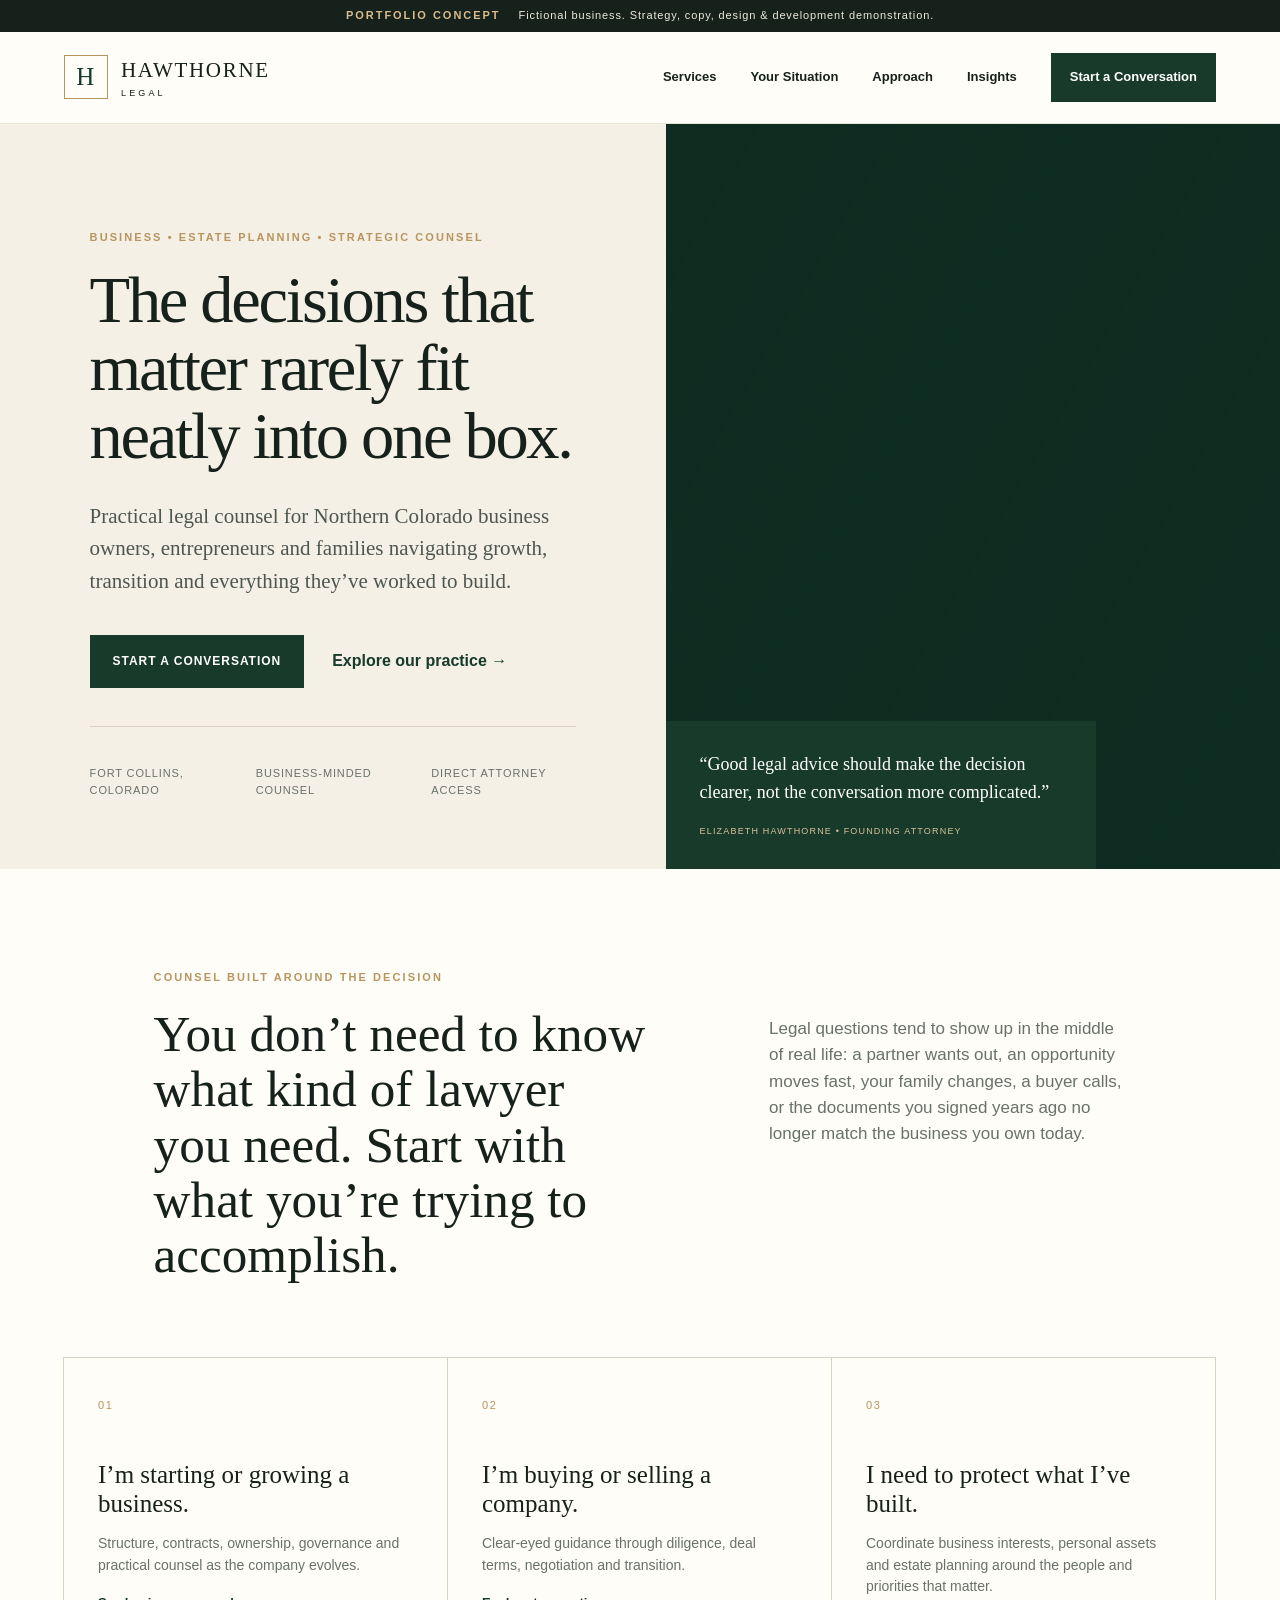
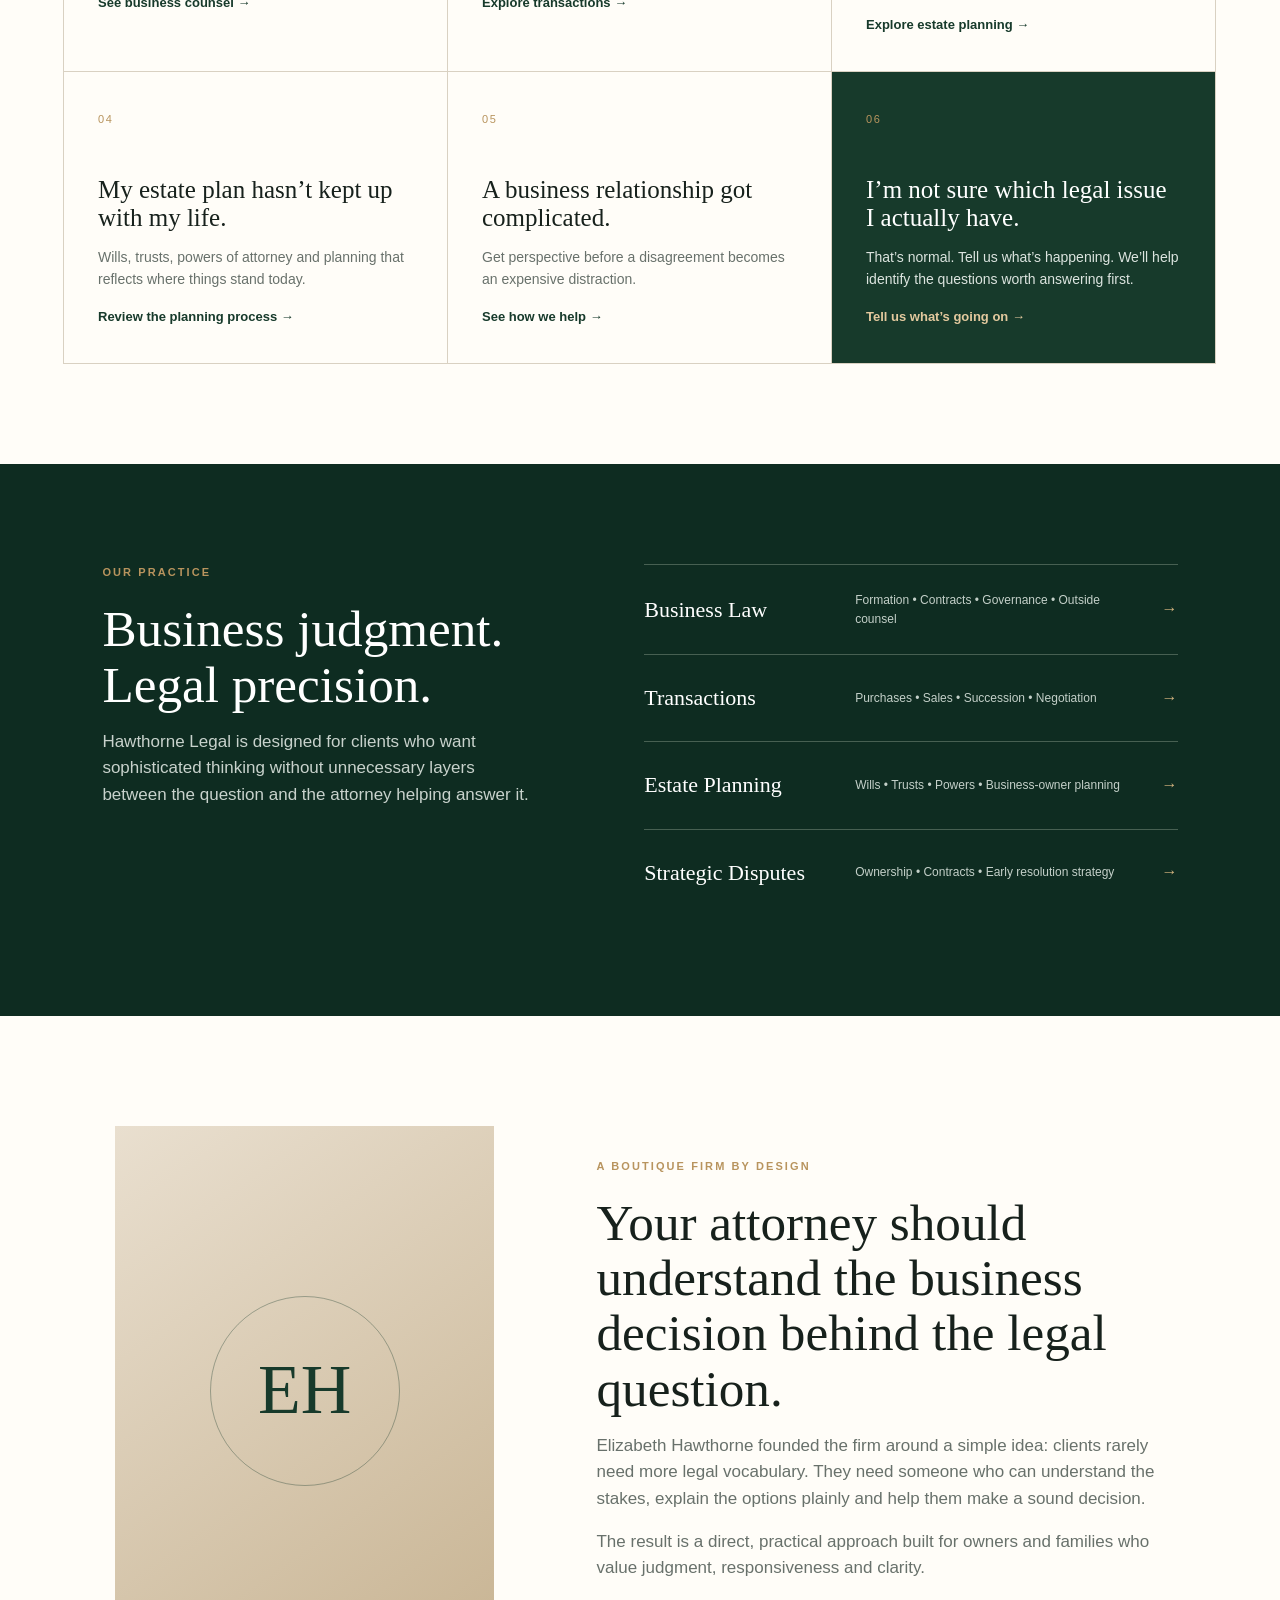
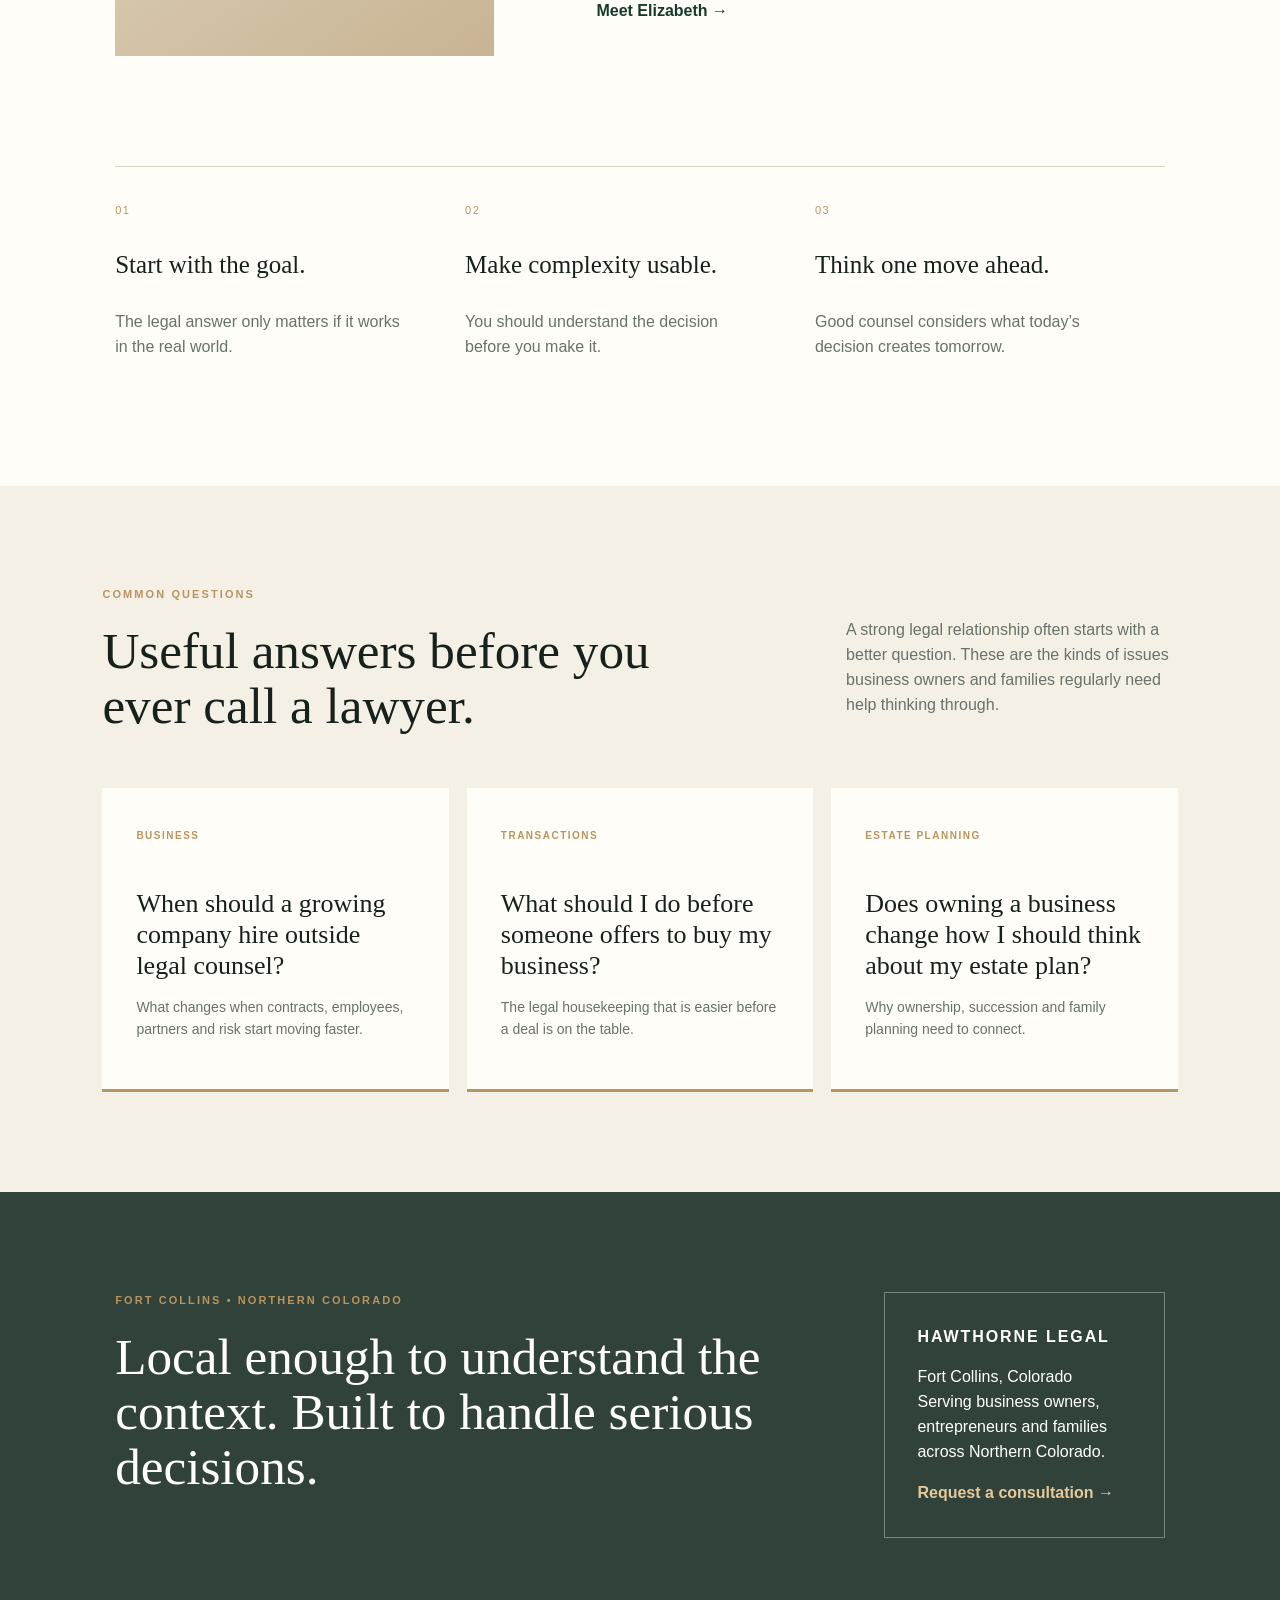
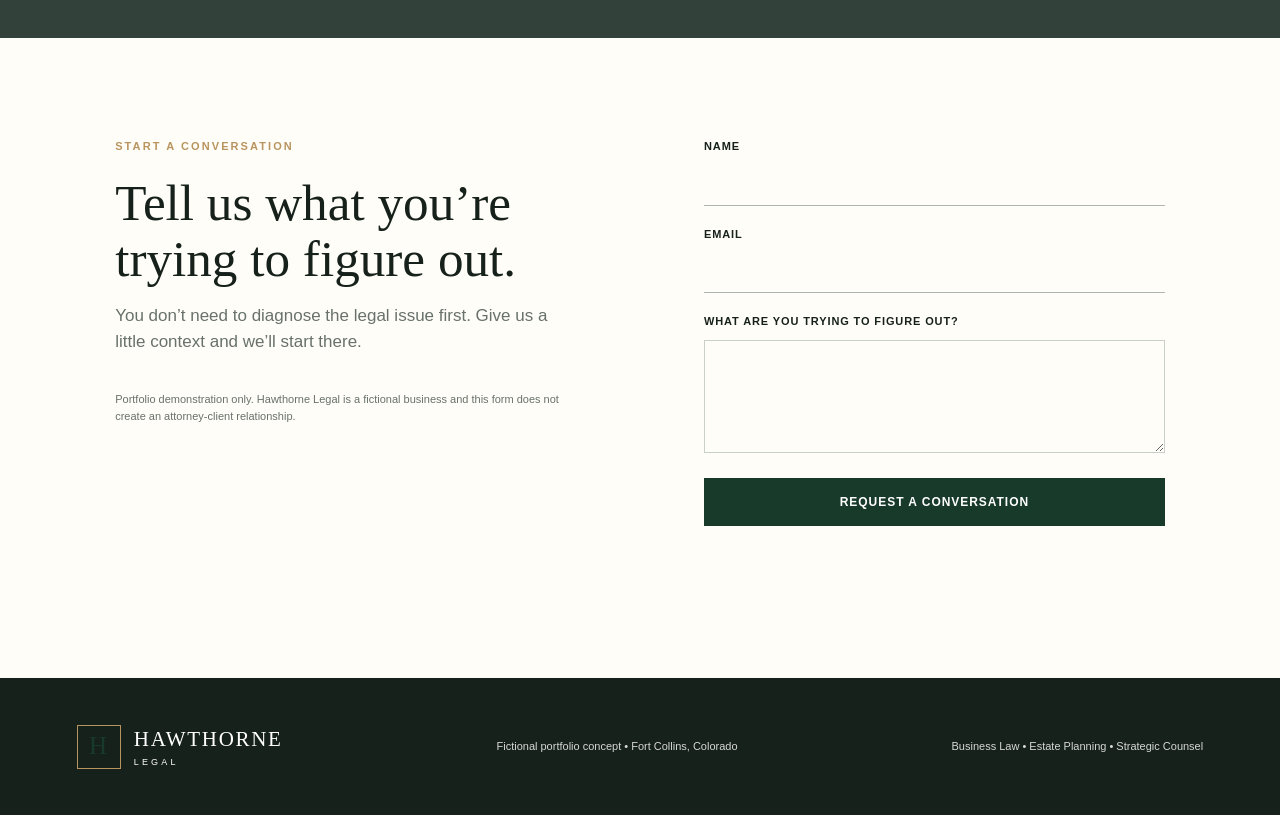
==== index.html @ 078f1573 "Add files via upload" ====
<!doctype html><html lang="en"><head><meta charset="utf-8"><meta name="viewport" content="width=device-width,initial-scale=1"><title>Hawthorne Legal | Business & Estate Planning Counsel in Fort Collins</title><meta name="description" content="Portfolio concept for a boutique Fort Collins law firm serving business owners, entrepreneurs and families with business law, estate planning and strategic counsel."><link rel="stylesheet" href="styles.css"><script type="application/ld+json">{"@context":"https://schema.org","@type":"LegalService","name":"Hawthorne Legal","description":"Fictional portfolio concept for a boutique business and estate planning law firm.","areaServed":"Northern Colorado","address":{"@type":"PostalAddress","addressLocality":"Fort Collins","addressRegion":"CO"}}</script></head><body>
<div class="concept"><b>PORTFOLIO CONCEPT</b><span>Fictional business. Strategy, copy, design & development demonstration.</span></div>
<header><a class="brand" href="index.html"><span class="mark">H</span><span>HAWTHORNE <small>LEGAL</small></span></a><button class="menu" aria-label="Menu">Menu</button><nav><a href="#services">Services</a><a href="#situations">Your Situation</a><a href="#approach">Approach</a><a href="#answers">Insights</a><a class="navcta" href="#contact">Start a Conversation</a></nav></header>
<main>
<section class="hero"><div class="hero-copy"><p class="eyebrow">BUSINESS • ESTATE PLANNING • STRATEGIC COUNSEL</p><h1>The decisions that matter rarely fit neatly into one box.</h1><p class="lede">Practical legal counsel for Northern Colorado business owners, entrepreneurs and families navigating growth, transition and everything they’ve worked to build.</p><div class="actions"><a class="btn" href="#contact">START A CONVERSATION</a><a class="textlink" href="#services">Explore our practice →</a></div><div class="micro"><span>Fort Collins, Colorado</span><span>Business-minded counsel</span><span>Direct attorney access</span></div></div><div class="hero-art"><div class="photo photo-main"></div><div class="quote">“Good legal advice should make the decision clearer, not the conversation more complicated.”<small>ELIZABETH HAWTHORNE • FOUNDING ATTORNEY</small></div></div></section>
<section class="intro"><p class="eyebrow">COUNSEL BUILT AROUND THE DECISION</p><h2>You don’t need to know what kind of lawyer you need. Start with what you’re trying to accomplish.</h2><p>Legal questions tend to show up in the middle of real life: a partner wants out, an opportunity moves fast, your family changes, a buyer calls, or the documents you signed years ago no longer match the business you own today.</p></section>
<section id="situations" class="situations"><article><span>01</span><h3>I’m starting or growing a business.</h3><p>Structure, contracts, ownership, governance and practical counsel as the company evolves.</p><a href="business-law.html">See business counsel →</a></article><article><span>02</span><h3>I’m buying or selling a company.</h3><p>Clear-eyed guidance through diligence, deal terms, negotiation and transition.</p><a href="business-law.html#transactions">Explore transactions →</a></article><article><span>03</span><h3>I need to protect what I’ve built.</h3><p>Coordinate business interests, personal assets and estate planning around the people and priorities that matter.</p><a href="estate-planning.html">Explore estate planning →</a></article><article><span>04</span><h3>My estate plan hasn’t kept up with my life.</h3><p>Wills, trusts, powers of attorney and planning that reflects where things stand today.</p><a href="estate-planning.html">Review the planning process →</a></article><article><span>05</span><h3>A business relationship got complicated.</h3><p>Get perspective before a disagreement becomes an expensive distraction.</p><a href="business-law.html#disputes">See how we help →</a></article><article class="dark"><span>06</span><h3>I’m not sure which legal issue I actually have.</h3><p>That’s normal. Tell us what’s happening. We’ll help identify the questions worth answering first.</p><a href="#contact">Tell us what’s going on →</a></article></section>
<section id="services" class="practice"><div><p class="eyebrow">OUR PRACTICE</p><h2>Business judgment. Legal precision.</h2><p>Hawthorne Legal is designed for clients who want sophisticated thinking without unnecessary layers between the question and the attorney helping answer it.</p></div><div class="practice-list"><a href="business-law.html"><b>Business Law</b><span>Formation • Contracts • Governance • Outside counsel</span><em>→</em></a><a href="business-law.html#transactions"><b>Transactions</b><span>Purchases • Sales • Succession • Negotiation</span><em>→</em></a><a href="estate-planning.html"><b>Estate Planning</b><span>Wills • Trusts • Powers • Business-owner planning</span><em>→</em></a><a href="business-law.html#disputes"><b>Strategic Disputes</b><span>Ownership • Contracts • Early resolution strategy</span><em>→</em></a></div></section>
<section id="approach" class="approach"><div class="portrait"><div class="monogram">EH</div></div><div><p class="eyebrow">A BOUTIQUE FIRM BY DESIGN</p><h2>Your attorney should understand the business decision behind the legal question.</h2><p>Elizabeth Hawthorne founded the firm around a simple idea: clients rarely need more legal vocabulary. They need someone who can understand the stakes, explain the options plainly and help them make a sound decision.</p><p>The result is a direct, practical approach built for owners and families who value judgment, responsiveness and clarity.</p><a class="textlink" href="about.html">Meet Elizabeth →</a></div></section>
<section class="principles"><div><small>01</small><h3>Start with the goal.</h3><p>The legal answer only matters if it works in the real world.</p></div><div><small>02</small><h3>Make complexity usable.</h3><p>You should understand the decision before you make it.</p></div><div><small>03</small><h3>Think one move ahead.</h3><p>Good counsel considers what today’s decision creates tomorrow.</p></div></section>
<section id="answers" class="answers"><div class="answer-head"><div><p class="eyebrow">COMMON QUESTIONS</p><h2>Useful answers before you ever call a lawyer.</h2></div><p>A strong legal relationship often starts with a better question. These are the kinds of issues business owners and families regularly need help thinking through.</p></div><div class="answer-grid"><a href="business-law.html"><span>BUSINESS</span><h3>When should a growing company hire outside legal counsel?</h3><p>What changes when contracts, employees, partners and risk start moving faster.</p></a><a href="business-law.html#transactions"><span>TRANSACTIONS</span><h3>What should I do before someone offers to buy my business?</h3><p>The legal housekeeping that is easier before a deal is on the table.</p></a><a href="estate-planning.html"><span>ESTATE PLANNING</span><h3>Does owning a business change how I should think about my estate plan?</h3><p>Why ownership, succession and family planning need to connect.</p></a></div></section>
<section class="local"><div><p class="eyebrow">FORT COLLINS • NORTHERN COLORADO</p><h2>Local enough to understand the context. Built to handle serious decisions.</h2></div><div class="local-card"><b>HAWTHORNE LEGAL</b><p>Fort Collins, Colorado<br>Serving business owners, entrepreneurs and families across Northern Colorado.</p><a href="#contact">Request a consultation →</a></div></section>
<section id="contact" class="contact"><div><p class="eyebrow">START A CONVERSATION</p><h2>Tell us what you’re trying to figure out.</h2><p>You don’t need to diagnose the legal issue first. Give us a little context and we’ll start there.</p><p class="fine">Portfolio demonstration only. Hawthorne Legal is a fictional business and this form does not create an attorney-client relationship.</p></div><form id="contactForm"><label>Name<input required name="name"></label><label>Email<input required type="email" name="email"></label><label>What are you trying to figure out?<textarea required name="message" rows="5"></textarea></label><button class="btn" type="submit">REQUEST A CONVERSATION</button><p id="formNote"></p></form></section>
</main><footer><a class="brand foot" href="index.html"><span class="mark">H</span><span>HAWTHORNE <small>LEGAL</small></span></a><p>Fictional portfolio concept • Fort Collins, Colorado</p><p>Business Law • Estate Planning • Strategic Counsel</p></footer><script src="script.js"></script></body></html>
---- styles.css ----
:root{--ink:#17211c;--forest:#173a2b;--forest2:#0e2c21;--ivory:#f5f0e6;--paper:#fffdf8;--brass:#b8945e;--line:#d9d1c2;--muted:#68716b}*{box-sizing:border-box}html{scroll-behavior:smooth}body{margin:0;font-family:Arial,Helvetica,sans-serif;color:var(--ink);background:var(--paper);line-height:1.55}.concept{height:32px;background:var(--ink);color:#eee9df;display:flex;align-items:center;justify-content:center;gap:18px;font-size:11px;letter-spacing:.08em}.concept b{color:#d9bd8e;letter-spacing:.18em}header{height:92px;padding:0 5vw;display:flex;align-items:center;justify-content:space-between;border-bottom:1px solid #e9e3d8;background:rgba(255,253,248,.97);position:sticky;top:0;z-index:20}.brand{display:flex;align-items:center;gap:13px;text-decoration:none;color:var(--ink);font-family:Georgia,serif;font-size:21px;letter-spacing:.08em}.brand small{display:block;font-family:Arial,sans-serif;font-size:9px;letter-spacing:.35em;margin-top:1px}.mark{width:44px;height:44px;border:1px solid var(--brass);display:grid;place-items:center;font-family:Georgia,serif;font-size:25px;color:var(--forest)}nav{display:flex;align-items:center;gap:34px}nav a{text-decoration:none;color:var(--ink);font-size:13px;font-weight:700}.navcta{padding:14px 19px;background:var(--forest);color:white!important}.menu{display:none}.hero{min-height:680px;display:grid;grid-template-columns:52% 48%;background:var(--ivory)}.hero-copy{padding:105px 7vw 70px}.eyebrow{font-size:11px;font-weight:800;letter-spacing:.19em;color:var(--brass);margin:0 0 20px}.hero h1,.inner-hero h1{font-family:Georgia,serif;font-weight:400;font-size:clamp(48px,5.2vw,82px);line-height:1.02;letter-spacing:-.035em;margin:0;max-width:850px}.lede{font-family:Georgia,serif;font-size:21px;line-height:1.55;max-width:650px;color:#4d5751;margin:30px 0}.actions{display:flex;align-items:center;gap:28px;margin:38px 0}.btn{display:inline-block;background:var(--forest);color:#fff;text-decoration:none;border:0;padding:17px 23px;font-weight:800;font-size:12px;letter-spacing:.08em;cursor:pointer}.textlink{color:var(--forest);font-weight:800;text-decoration:none}.micro{display:flex;gap:22px;padding-top:38px;border-top:1px solid #d8d0c2;font-size:11px;text-transform:uppercase;letter-spacing:.08em;color:#68716b}.hero-art{position:relative;min-height:680px;background:var(--forest2);overflow:hidden}.photo-main{position:absolute;inset:0;background:linear-gradient(120deg,rgba(15,43,32,.25),rgba(15,43,32,.1)),url('https://images.unsplash.com/photo-1497366811353-6870744d04b2?auto=format&fit=crop&w=1600&q=85') center/cover}.quote{position:absolute;left:0;bottom:0;width:70%;background:var(--forest);color:white;padding:30px 34px;font-family:Georgia,serif;font-size:18px}.quote small{display:block;margin-top:18px;font-family:Arial,sans-serif;font-size:9px;letter-spacing:.13em;color:#d6c19b}.intro{padding:100px 12vw 75px;display:grid;grid-template-columns:1.4fr 1fr;column-gap:9vw}.intro .eyebrow{grid-column:1/-1}.intro h2,.practice h2,.approach h2,.answer-head h2,.local h2,.contact h2,.content-grid h2,.inner-band h2,.cta-band h2{font-family:Georgia,serif;font-size:clamp(35px,4vw,58px);font-weight:400;line-height:1.08;margin:0}.intro>p:last-child{font-size:17px;color:var(--muted);margin:10px 0}.situations{display:grid;grid-template-columns:repeat(3,1fr);padding:0 5vw 100px}.situations article{min-height:285px;border:1px solid var(--line);padding:34px;margin:-1px 0 0 -1px}.situations span,.principles small{color:var(--brass);font-size:11px;letter-spacing:.14em}.situations h3{font-family:Georgia,serif;font-size:25px;font-weight:400;line-height:1.15;margin:45px 0 12px}.situations p{color:var(--muted);font-size:14px}.situations a{color:var(--forest);font-weight:800;font-size:13px;text-decoration:none}.situations .dark{background:var(--forest);color:white}.situations .dark p{color:#dce4df}.situations .dark a{color:#e3c99e}.practice{background:var(--forest2);color:white;padding:100px 8vw;display:grid;grid-template-columns:1fr 1.25fr;gap:9vw}.practice>div:first-child>p:last-child{color:#c8d2cc;font-size:17px}.practice-list a{display:grid;grid-template-columns:1fr 1.5fr auto;gap:20px;align-items:center;border-top:1px solid #476052;padding:26px 0;text-decoration:none;color:white}.practice-list b{font-family:Georgia,serif;font-size:22px;font-weight:400}.practice-list span{font-size:12px;color:#c4d0c9}.practice-list em{font-style:normal;color:#d3b37f}.approach{padding:110px 9vw;display:grid;grid-template-columns:.8fr 1.2fr;gap:8vw;align-items:center}.portrait{min-height:530px;background:linear-gradient(145deg,#e9dfcf,#c8b493);display:grid;place-items:center}.monogram{width:190px;height:190px;border:1px solid rgba(23,58,43,.35);border-radius:50%;display:grid;place-items:center;font-family:Georgia,serif;font-size:70px;color:var(--forest)}.approach p:not(.eyebrow){font-size:17px;color:var(--muted);max-width:680px}.principles{display:grid;grid-template-columns:repeat(3,1fr);padding:0 9vw 110px}.principles div{border-top:1px solid var(--line);padding:30px 40px 0 0}.principles h3{font-family:Georgia,serif;font-size:25px;font-weight:400}.principles p{color:var(--muted);max-width:300px}.answers{background:var(--ivory);padding:100px 8vw}.answer-head{display:grid;grid-template-columns:1.3fr .7fr;gap:10vw;align-items:end;margin-bottom:55px}.answer-head>p{color:var(--muted)}.answer-grid{display:grid;grid-template-columns:repeat(3,1fr);gap:18px}.answer-grid a{background:var(--paper);padding:34px;text-decoration:none;color:var(--ink);min-height:300px;border-bottom:3px solid var(--brass)}.answer-grid span{font-size:10px;color:var(--brass);font-weight:800;letter-spacing:.15em}.answer-grid h3{font-family:Georgia,serif;font-size:26px;font-weight:400;line-height:1.18;margin:42px 0 16px}.answer-grid p{font-size:14px;color:var(--muted)}.local{padding:100px 9vw;background:linear-gradient(rgba(16,35,27,.86),rgba(16,35,27,.86)),url('https://images.unsplash.com/photo-1500534314209-a25ddb2bd4297?auto=format&fit=crop&w=1800&q=80') center/cover;color:white;display:grid;grid-template-columns:1.4fr .6fr;gap:9vw}.local-card{border:1px solid rgba(255,255,255,.35);padding:32px}.local-card b{letter-spacing:.12em}.local-card a{color:#e6c99b;font-weight:800;text-decoration:none}.contact{padding:100px 9vw;display:grid;grid-template-columns:1fr 1fr;gap:10vw}.contact>div>p:not(.eyebrow){color:var(--muted);font-size:17px}.fine{font-size:11px!important;margin-top:35px}form{display:grid;gap:20px}label{font-size:11px;font-weight:800;letter-spacing:.08em;text-transform:uppercase}input,textarea{width:100%;border:0;border-bottom:1px solid #aeb5b0;background:transparent;padding:13px 2px;font:inherit;outline:none;margin-top:6px}textarea{border:1px solid #c9cfc9;padding:13px;margin-top:10px}footer{background:var(--ink);color:#d6d9d6;padding:45px 6vw;display:flex;justify-content:space-between;align-items:center;font-size:11px}.foot{color:white}.inner{min-height:70vh}.inner-hero{padding:110px 9vw 90px;background:var(--ivory)}.inner-hero p:last-child{font-family:Georgia,serif;font-size:20px;color:var(--muted);max-width:750px}.content-grid{padding:90px 10vw;display:grid;grid-template-columns:1.3fr .7fr;gap:10vw}.content-grid>div:first-child p{font-size:17px;color:var(--muted)}.sidecard{background:var(--forest);color:white;padding:35px}.sidecard b{font-family:Georgia,serif;font-size:24px;font-weight:400}.sidecard p{line-height:2;color:#d5ddd8}.inner-band{background:var(--forest2);color:white;padding:90px 15vw}.inner-band p:last-child{font-size:18px;color:#c8d2cc;max-width:800px}.cta-band{padding:75px 10vw;display:flex;justify-content:space-between;align-items:center;background:#e9dfcf}.cta-band h2{font-size:40px}@media(max-width:850px){header{height:78px}.menu{display:block;background:none;border:0;font-weight:700}nav{display:none;position:absolute;top:78px;left:0;right:0;background:var(--paper);padding:25px;flex-direction:column;align-items:flex-start;border-bottom:1px solid var(--line)}nav.open{display:flex}.hero{grid-template-columns:1fr}.hero-copy{padding:70px 7vw}.hero-art{min-height:520px}.micro{flex-wrap:wrap}.intro,.practice,.approach,.answer-head,.local,.contact,.content-grid{grid-template-columns:1fr}.situations,.principles,.answer-grid{grid-template-columns:1fr}.situations{padding:0 5vw 70px}.principles{gap:35px}.approach{padding:75px 7vw}.portrait{min-height:360px}.practice-list a{grid-template-columns:1fr auto}.practice-list span{grid-column:1/-1}.local{padding:75px 7vw}.contact{padding:75px 7vw}.concept span{display:none}footer{flex-direction:column;gap:18px;align-items:flex-start}.cta-band{flex-direction:column;align-items:flex-start;gap:25px}.inner-hero{padding:75px 7vw}.hero h1,.inner-hero h1{font-size:48px}}
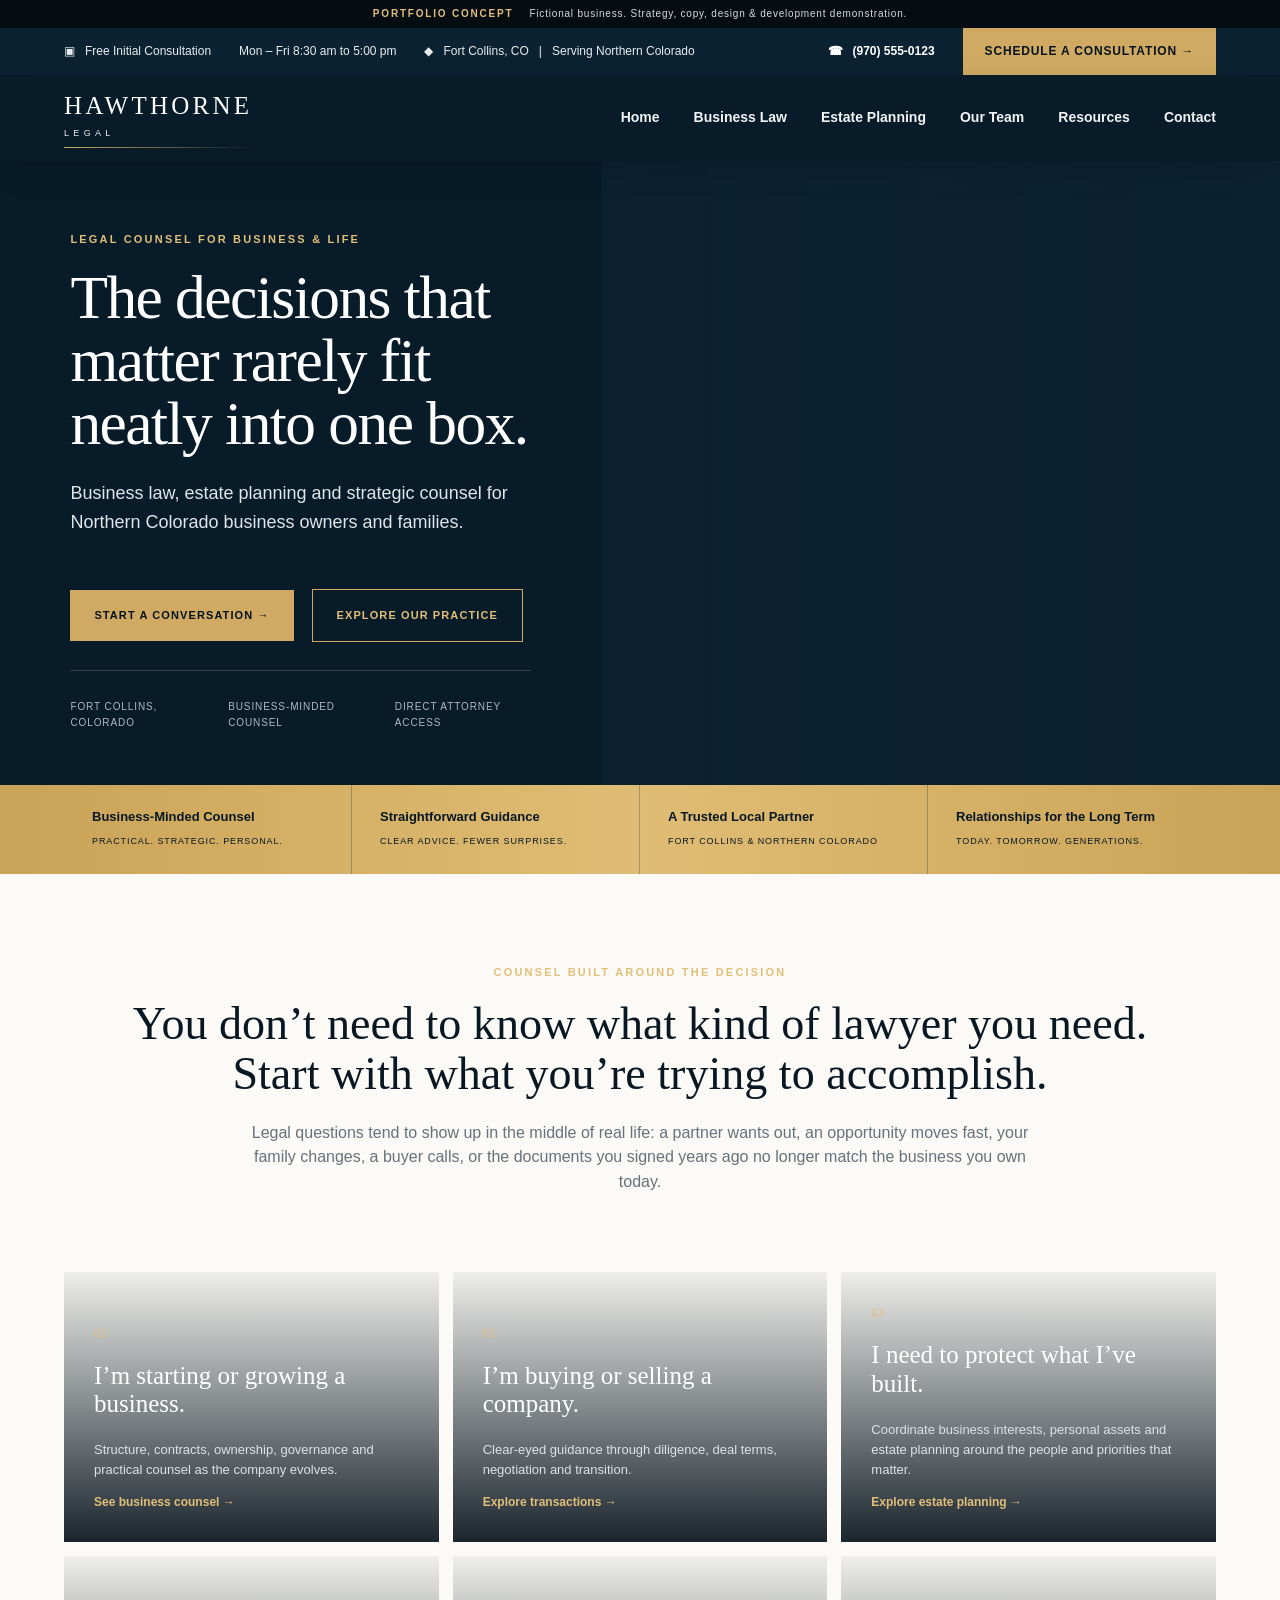
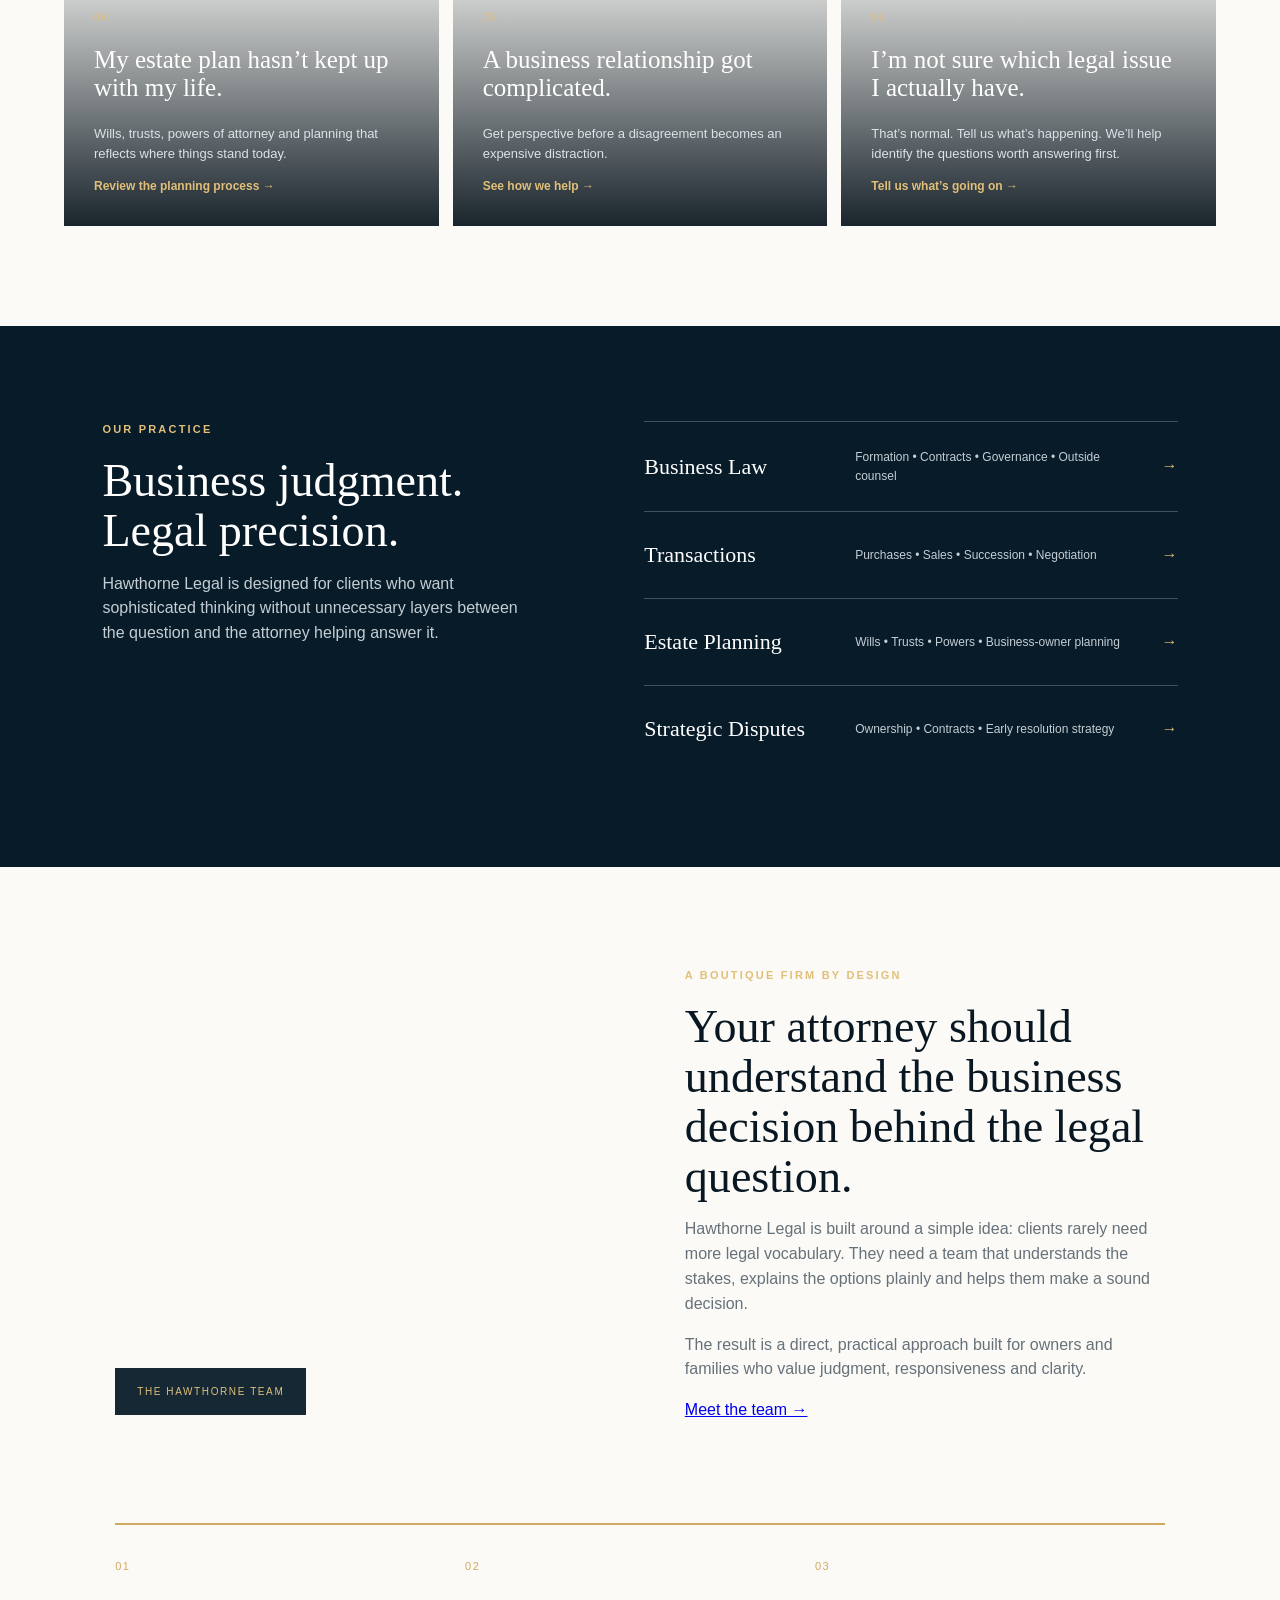
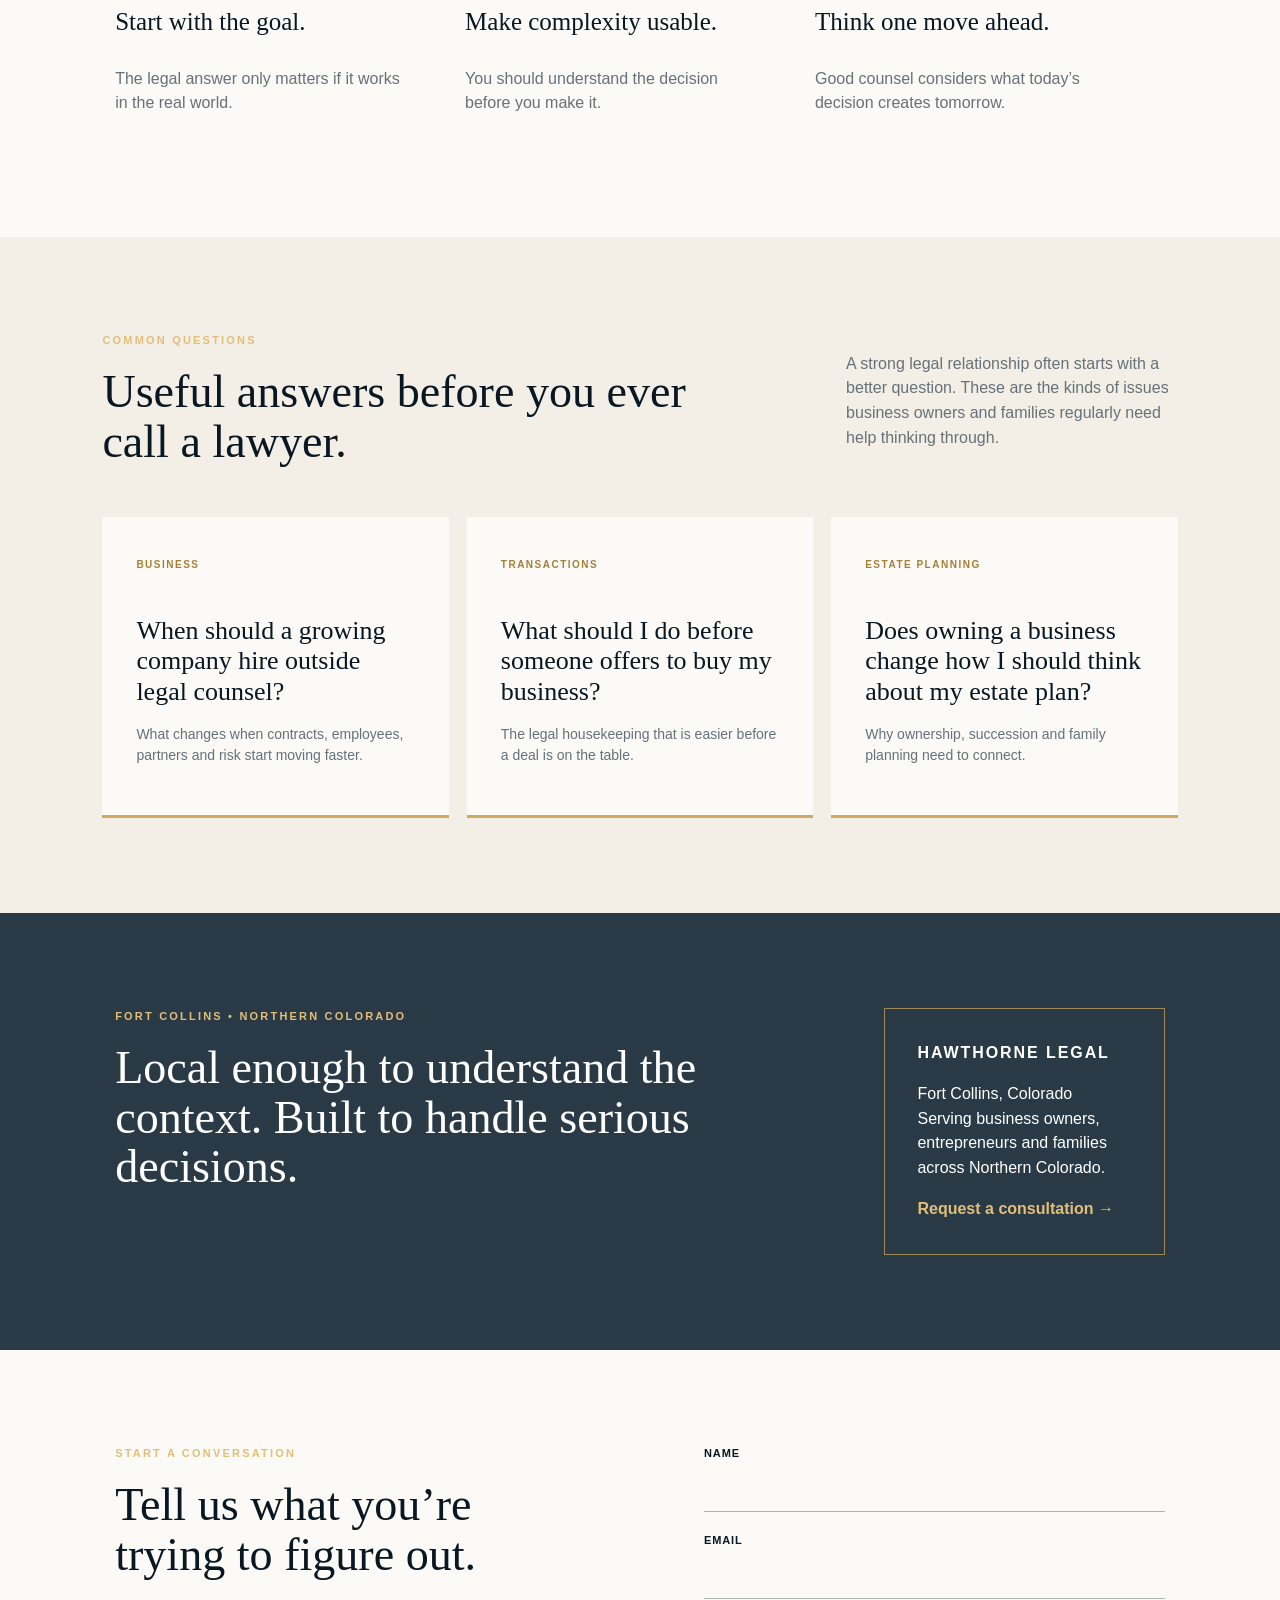
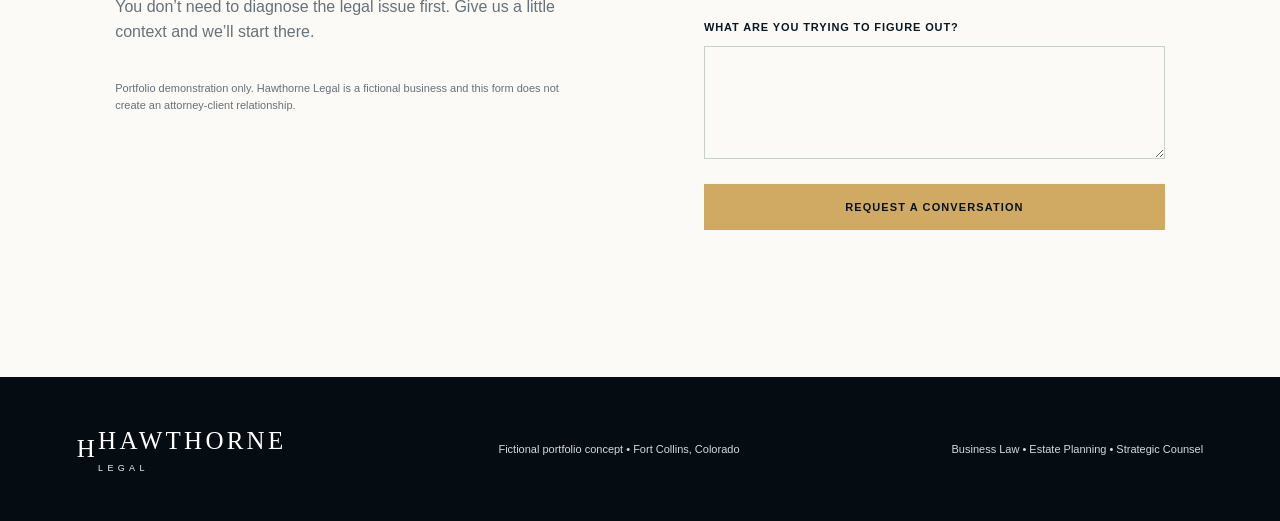
==== commit 8cb95ed6: "Add files via upload" ====
--- a/index.html
+++ b/index.html
@@ -1,12 +1,14 @@
 <!doctype html><html lang="en"><head><meta charset="utf-8"><meta name="viewport" content="width=device-width,initial-scale=1"><title>Hawthorne Legal | Business & Estate Planning Counsel in Fort Collins</title><meta name="description" content="Portfolio concept for a boutique Fort Collins law firm serving business owners, entrepreneurs and families with business law, estate planning and strategic counsel."><link rel="stylesheet" href="styles.css"><script type="application/ld+json">{"@context":"https://schema.org","@type":"LegalService","name":"Hawthorne Legal","description":"Fictional portfolio concept for a boutique business and estate planning law firm.","areaServed":"Northern Colorado","address":{"@type":"PostalAddress","addressLocality":"Fort Collins","addressRegion":"CO"}}</script></head><body>
 <div class="concept"><b>PORTFOLIO CONCEPT</b><span>Fictional business. Strategy, copy, design & development demonstration.</span></div>
-<header><a class="brand" href="index.html"><span class="mark">H</span><span>HAWTHORNE <small>LEGAL</small></span></a><button class="menu" aria-label="Menu">Menu</button><nav><a href="#services">Services</a><a href="#situations">Your Situation</a><a href="#approach">Approach</a><a href="#answers">Insights</a><a class="navcta" href="#contact">Start a Conversation</a></nav></header>
+<div class="utility"><div class="u-left"><span>▣ &nbsp; Free Initial Consultation</span><span>Mon – Fri 8:30 am to 5:00 pm</span><span>◆ &nbsp; Fort Collins, CO &nbsp; | &nbsp; Serving Northern Colorado</span></div><div class="u-right"><strong>☎ &nbsp; (970) 555-0123</strong><a class="consult" href="#contact">SCHEDULE A CONSULTATION →</a></div></div>
+<header><a class="brand" href="index.html"><span class="brandword">HAWTHORNE <small>LEGAL</small></span></a><button class="menu" aria-label="Menu">Menu</button><nav><a href="index.html">Home</a><a href="business-law.html">Business Law</a><a href="estate-planning.html">Estate Planning</a><a href="about.html">Our Team</a><a href="#answers">Resources</a><a href="#contact">Contact</a></nav></header>
 <main>
-<section class="hero"><div class="hero-copy"><p class="eyebrow">BUSINESS • ESTATE PLANNING • STRATEGIC COUNSEL</p><h1>The decisions that matter rarely fit neatly into one box.</h1><p class="lede">Practical legal counsel for Northern Colorado business owners, entrepreneurs and families navigating growth, transition and everything they’ve worked to build.</p><div class="actions"><a class="btn" href="#contact">START A CONVERSATION</a><a class="textlink" href="#services">Explore our practice →</a></div><div class="micro"><span>Fort Collins, Colorado</span><span>Business-minded counsel</span><span>Direct attorney access</span></div></div><div class="hero-art"><div class="photo photo-main"></div><div class="quote">“Good legal advice should make the decision clearer, not the conversation more complicated.”<small>ELIZABETH HAWTHORNE • FOUNDING ATTORNEY</small></div></div></section>
+<section class="hero"><div class="hero-copy"><p class="eyebrow">LEGAL COUNSEL FOR BUSINESS & LIFE</p><h1>The decisions that matter rarely fit neatly into one box.</h1><p class="lede">Business law, estate planning and strategic counsel for Northern Colorado business owners and families.</p><div class="actions"><a class="btn" href="#contact">START A CONVERSATION →</a><a class="btn outline" href="#services">EXPLORE OUR PRACTICE</a></div><div class="micro"><span>Fort Collins, Colorado</span><span>Business-minded counsel</span><span>Direct attorney access</span></div></div><div class="hero-art"><div class="photo photo-main"></div></div></section>
+<section class="trustbar"><div><b>Business-Minded Counsel</b><small>Practical. Strategic. Personal.</small></div><div><b>Straightforward Guidance</b><small>Clear advice. Fewer surprises.</small></div><div><b>A Trusted Local Partner</b><small>Fort Collins & Northern Colorado</small></div><div><b>Relationships for the Long Term</b><small>Today. Tomorrow. Generations.</small></div></section>
 <section class="intro"><p class="eyebrow">COUNSEL BUILT AROUND THE DECISION</p><h2>You don’t need to know what kind of lawyer you need. Start with what you’re trying to accomplish.</h2><p>Legal questions tend to show up in the middle of real life: a partner wants out, an opportunity moves fast, your family changes, a buyer calls, or the documents you signed years ago no longer match the business you own today.</p></section>
 <section id="situations" class="situations"><article><span>01</span><h3>I’m starting or growing a business.</h3><p>Structure, contracts, ownership, governance and practical counsel as the company evolves.</p><a href="business-law.html">See business counsel →</a></article><article><span>02</span><h3>I’m buying or selling a company.</h3><p>Clear-eyed guidance through diligence, deal terms, negotiation and transition.</p><a href="business-law.html#transactions">Explore transactions →</a></article><article><span>03</span><h3>I need to protect what I’ve built.</h3><p>Coordinate business interests, personal assets and estate planning around the people and priorities that matter.</p><a href="estate-planning.html">Explore estate planning →</a></article><article><span>04</span><h3>My estate plan hasn’t kept up with my life.</h3><p>Wills, trusts, powers of attorney and planning that reflects where things stand today.</p><a href="estate-planning.html">Review the planning process →</a></article><article><span>05</span><h3>A business relationship got complicated.</h3><p>Get perspective before a disagreement becomes an expensive distraction.</p><a href="business-law.html#disputes">See how we help →</a></article><article class="dark"><span>06</span><h3>I’m not sure which legal issue I actually have.</h3><p>That’s normal. Tell us what’s happening. We’ll help identify the questions worth answering first.</p><a href="#contact">Tell us what’s going on →</a></article></section>
 <section id="services" class="practice"><div><p class="eyebrow">OUR PRACTICE</p><h2>Business judgment. Legal precision.</h2><p>Hawthorne Legal is designed for clients who want sophisticated thinking without unnecessary layers between the question and the attorney helping answer it.</p></div><div class="practice-list"><a href="business-law.html"><b>Business Law</b><span>Formation • Contracts • Governance • Outside counsel</span><em>→</em></a><a href="business-law.html#transactions"><b>Transactions</b><span>Purchases • Sales • Succession • Negotiation</span><em>→</em></a><a href="estate-planning.html"><b>Estate Planning</b><span>Wills • Trusts • Powers • Business-owner planning</span><em>→</em></a><a href="business-law.html#disputes"><b>Strategic Disputes</b><span>Ownership • Contracts • Early resolution strategy</span><em>→</em></a></div></section>
-<section id="approach" class="approach"><div class="portrait"><div class="monogram">EH</div></div><div><p class="eyebrow">A BOUTIQUE FIRM BY DESIGN</p><h2>Your attorney should understand the business decision behind the legal question.</h2><p>Elizabeth Hawthorne founded the firm around a simple idea: clients rarely need more legal vocabulary. They need someone who can understand the stakes, explain the options plainly and help them make a sound decision.</p><p>The result is a direct, practical approach built for owners and families who value judgment, responsiveness and clarity.</p><a class="textlink" href="about.html">Meet Elizabeth →</a></div></section>
+<section id="approach" class="approach"><div class="portrait"></div><div><p class="eyebrow">A BOUTIQUE FIRM BY DESIGN</p><h2>Your attorney should understand the business decision behind the legal question.</h2><p>Hawthorne Legal is built around a simple idea: clients rarely need more legal vocabulary. They need a team that understands the stakes, explains the options plainly and helps them make a sound decision.</p><p>The result is a direct, practical approach built for owners and families who value judgment, responsiveness and clarity.</p><a class="textlink" href="about.html">Meet the team →</a></div></section>
 <section class="principles"><div><small>01</small><h3>Start with the goal.</h3><p>The legal answer only matters if it works in the real world.</p></div><div><small>02</small><h3>Make complexity usable.</h3><p>You should understand the decision before you make it.</p></div><div><small>03</small><h3>Think one move ahead.</h3><p>Good counsel considers what today’s decision creates tomorrow.</p></div></section>
 <section id="answers" class="answers"><div class="answer-head"><div><p class="eyebrow">COMMON QUESTIONS</p><h2>Useful answers before you ever call a lawyer.</h2></div><p>A strong legal relationship often starts with a better question. These are the kinds of issues business owners and families regularly need help thinking through.</p></div><div class="answer-grid"><a href="business-law.html"><span>BUSINESS</span><h3>When should a growing company hire outside legal counsel?</h3><p>What changes when contracts, employees, partners and risk start moving faster.</p></a><a href="business-law.html#transactions"><span>TRANSACTIONS</span><h3>What should I do before someone offers to buy my business?</h3><p>The legal housekeeping that is easier before a deal is on the table.</p></a><a href="estate-planning.html"><span>ESTATE PLANNING</span><h3>Does owning a business change how I should think about my estate plan?</h3><p>Why ownership, succession and family planning need to connect.</p></a></div></section>
 <section class="local"><div><p class="eyebrow">FORT COLLINS • NORTHERN COLORADO</p><h2>Local enough to understand the context. Built to handle serious decisions.</h2></div><div class="local-card"><b>HAWTHORNE LEGAL</b><p>Fort Collins, Colorado<br>Serving business owners, entrepreneurs and families across Northern Colorado.</p><a href="#contact">Request a consultation →</a></div></section>
--- a/styles.css
+++ b/styles.css
@@ -1 +1 @@
-:root{--ink:#17211c;--forest:#173a2b;--forest2:#0e2c21;--ivory:#f5f0e6;--paper:#fffdf8;--brass:#b8945e;--line:#d9d1c2;--muted:#68716b}*{box-sizing:border-box}html{scroll-behavior:smooth}body{margin:0;font-family:Arial,Helvetica,sans-serif;color:var(--ink);background:var(--paper);line-height:1.55}.concept{height:32px;background:var(--ink);color:#eee9df;display:flex;align-items:center;justify-content:center;gap:18px;font-size:11px;letter-spacing:.08em}.concept b{color:#d9bd8e;letter-spacing:.18em}header{height:92px;padding:0 5vw;display:flex;align-items:center;justify-content:space-between;border-bottom:1px solid #e9e3d8;background:rgba(255,253,248,.97);position:sticky;top:0;z-index:20}.brand{display:flex;align-items:center;gap:13px;text-decoration:none;color:var(--ink);font-family:Georgia,serif;font-size:21px;letter-spacing:.08em}.brand small{display:block;font-family:Arial,sans-serif;font-size:9px;letter-spacing:.35em;margin-top:1px}.mark{width:44px;height:44px;border:1px solid var(--brass);display:grid;place-items:center;font-family:Georgia,serif;font-size:25px;color:var(--forest)}nav{display:flex;align-items:center;gap:34px}nav a{text-decoration:none;color:var(--ink);font-size:13px;font-weight:700}.navcta{padding:14px 19px;background:var(--forest);color:white!important}.menu{display:none}.hero{min-height:680px;display:grid;grid-template-columns:52% 48%;background:var(--ivory)}.hero-copy{padding:105px 7vw 70px}.eyebrow{font-size:11px;font-weight:800;letter-spacing:.19em;color:var(--brass);margin:0 0 20px}.hero h1,.inner-hero h1{font-family:Georgia,serif;font-weight:400;font-size:clamp(48px,5.2vw,82px);line-height:1.02;letter-spacing:-.035em;margin:0;max-width:850px}.lede{font-family:Georgia,serif;font-size:21px;line-height:1.55;max-width:650px;color:#4d5751;margin:30px 0}.actions{display:flex;align-items:center;gap:28px;margin:38px 0}.btn{display:inline-block;background:var(--forest);color:#fff;text-decoration:none;border:0;padding:17px 23px;font-weight:800;font-size:12px;letter-spacing:.08em;cursor:pointer}.textlink{color:var(--forest);font-weight:800;text-decoration:none}.micro{display:flex;gap:22px;padding-top:38px;border-top:1px solid #d8d0c2;font-size:11px;text-transform:uppercase;letter-spacing:.08em;color:#68716b}.hero-art{position:relative;min-height:680px;background:var(--forest2);overflow:hidden}.photo-main{position:absolute;inset:0;background:linear-gradient(120deg,rgba(15,43,32,.25),rgba(15,43,32,.1)),url('https://images.unsplash.com/photo-1497366811353-6870744d04b2?auto=format&fit=crop&w=1600&q=85') center/cover}.quote{position:absolute;left:0;bottom:0;width:70%;background:var(--forest);color:white;padding:30px 34px;font-family:Georgia,serif;font-size:18px}.quote small{display:block;margin-top:18px;font-family:Arial,sans-serif;font-size:9px;letter-spacing:.13em;color:#d6c19b}.intro{padding:100px 12vw 75px;display:grid;grid-template-columns:1.4fr 1fr;column-gap:9vw}.intro .eyebrow{grid-column:1/-1}.intro h2,.practice h2,.approach h2,.answer-head h2,.local h2,.contact h2,.content-grid h2,.inner-band h2,.cta-band h2{font-family:Georgia,serif;font-size:clamp(35px,4vw,58px);font-weight:400;line-height:1.08;margin:0}.intro>p:last-child{font-size:17px;color:var(--muted);margin:10px 0}.situations{display:grid;grid-template-columns:repeat(3,1fr);padding:0 5vw 100px}.situations article{min-height:285px;border:1px solid var(--line);padding:34px;margin:-1px 0 0 -1px}.situations span,.principles small{color:var(--brass);font-size:11px;letter-spacing:.14em}.situations h3{font-family:Georgia,serif;font-size:25px;font-weight:400;line-height:1.15;margin:45px 0 12px}.situations p{color:var(--muted);font-size:14px}.situations a{color:var(--forest);font-weight:800;font-size:13px;text-decoration:none}.situations .dark{background:var(--forest);color:white}.situations .dark p{color:#dce4df}.situations .dark a{color:#e3c99e}.practice{background:var(--forest2);color:white;padding:100px 8vw;display:grid;grid-template-columns:1fr 1.25fr;gap:9vw}.practice>div:first-child>p:last-child{color:#c8d2cc;font-size:17px}.practice-list a{display:grid;grid-template-columns:1fr 1.5fr auto;gap:20px;align-items:center;border-top:1px solid #476052;padding:26px 0;text-decoration:none;color:white}.practice-list b{font-family:Georgia,serif;font-size:22px;font-weight:400}.practice-list span{font-size:12px;color:#c4d0c9}.practice-list em{font-style:normal;color:#d3b37f}.approach{padding:110px 9vw;display:grid;grid-template-columns:.8fr 1.2fr;gap:8vw;align-items:center}.portrait{min-height:530px;background:linear-gradient(145deg,#e9dfcf,#c8b493);display:grid;place-items:center}.monogram{width:190px;height:190px;border:1px solid rgba(23,58,43,.35);border-radius:50%;display:grid;place-items:center;font-family:Georgia,serif;font-size:70px;color:var(--forest)}.approach p:not(.eyebrow){font-size:17px;color:var(--muted);max-width:680px}.principles{display:grid;grid-template-columns:repeat(3,1fr);padding:0 9vw 110px}.principles div{border-top:1px solid var(--line);padding:30px 40px 0 0}.principles h3{font-family:Georgia,serif;font-size:25px;font-weight:400}.principles p{color:var(--muted);max-width:300px}.answers{background:var(--ivory);padding:100px 8vw}.answer-head{display:grid;grid-template-columns:1.3fr .7fr;gap:10vw;align-items:end;margin-bottom:55px}.answer-head>p{color:var(--muted)}.answer-grid{display:grid;grid-template-columns:repeat(3,1fr);gap:18px}.answer-grid a{background:var(--paper);padding:34px;text-decoration:none;color:var(--ink);min-height:300px;border-bottom:3px solid var(--brass)}.answer-grid span{font-size:10px;color:var(--brass);font-weight:800;letter-spacing:.15em}.answer-grid h3{font-family:Georgia,serif;font-size:26px;font-weight:400;line-height:1.18;margin:42px 0 16px}.answer-grid p{font-size:14px;color:var(--muted)}.local{padding:100px 9vw;background:linear-gradient(rgba(16,35,27,.86),rgba(16,35,27,.86)),url('https://images.unsplash.com/photo-1500534314209-a25ddb2bd4297?auto=format&fit=crop&w=1800&q=80') center/cover;color:white;display:grid;grid-template-columns:1.4fr .6fr;gap:9vw}.local-card{border:1px solid rgba(255,255,255,.35);padding:32px}.local-card b{letter-spacing:.12em}.local-card a{color:#e6c99b;font-weight:800;text-decoration:none}.contact{padding:100px 9vw;display:grid;grid-template-columns:1fr 1fr;gap:10vw}.contact>div>p:not(.eyebrow){color:var(--muted);font-size:17px}.fine{font-size:11px!important;margin-top:35px}form{display:grid;gap:20px}label{font-size:11px;font-weight:800;letter-spacing:.08em;text-transform:uppercase}input,textarea{width:100%;border:0;border-bottom:1px solid #aeb5b0;background:transparent;padding:13px 2px;font:inherit;outline:none;margin-top:6px}textarea{border:1px solid #c9cfc9;padding:13px;margin-top:10px}footer{background:var(--ink);color:#d6d9d6;padding:45px 6vw;display:flex;justify-content:space-between;align-items:center;font-size:11px}.foot{color:white}.inner{min-height:70vh}.inner-hero{padding:110px 9vw 90px;background:var(--ivory)}.inner-hero p:last-child{font-family:Georgia,serif;font-size:20px;color:var(--muted);max-width:750px}.content-grid{padding:90px 10vw;display:grid;grid-template-columns:1.3fr .7fr;gap:10vw}.content-grid>div:first-child p{font-size:17px;color:var(--muted)}.sidecard{background:var(--forest);color:white;padding:35px}.sidecard b{font-family:Georgia,serif;font-size:24px;font-weight:400}.sidecard p{line-height:2;color:#d5ddd8}.inner-band{background:var(--forest2);color:white;padding:90px 15vw}.inner-band p:last-child{font-size:18px;color:#c8d2cc;max-width:800px}.cta-band{padding:75px 10vw;display:flex;justify-content:space-between;align-items:center;background:#e9dfcf}.cta-band h2{font-size:40px}@media(max-width:850px){header{height:78px}.menu{display:block;background:none;border:0;font-weight:700}nav{display:none;position:absolute;top:78px;left:0;right:0;background:var(--paper);padding:25px;flex-direction:column;align-items:flex-start;border-bottom:1px solid var(--line)}nav.open{display:flex}.hero{grid-template-columns:1fr}.hero-copy{padding:70px 7vw}.hero-art{min-height:520px}.micro{flex-wrap:wrap}.intro,.practice,.approach,.answer-head,.local,.contact,.content-grid{grid-template-columns:1fr}.situations,.principles,.answer-grid{grid-template-columns:1fr}.situations{padding:0 5vw 70px}.principles{gap:35px}.approach{padding:75px 7vw}.portrait{min-height:360px}.practice-list a{grid-template-columns:1fr auto}.practice-list span{grid-column:1/-1}.local{padding:75px 7vw}.contact{padding:75px 7vw}.concept span{display:none}footer{flex-direction:column;gap:18px;align-items:flex-start}.cta-band{flex-direction:column;align-items:flex-start;gap:25px}.inner-hero{padding:75px 7vw}.hero h1,.inner-hero h1{font-size:48px}}
+:root{--ink:#081722;--navy:#071b29;--navy2:#0b2232;--gold:#d0aa62;--gold2:#e1bf79;--paper:#fbfaf6;--ivory:#f3efe6;--line:#d8d1c4;--muted:#66717a}*{box-sizing:border-box}html{scroll-behavior:smooth}body{margin:0;font-family:Arial,Helvetica,sans-serif;color:var(--ink);background:var(--paper);line-height:1.55}.concept{height:28px;background:#050d13;color:#d8dde0;display:flex;align-items:center;justify-content:center;gap:16px;font-size:10px;letter-spacing:.08em}.concept b{color:var(--gold2);letter-spacing:.18em}.utility{min-height:45px;background:var(--navy2);color:#e9edf0;display:flex;align-items:center;justify-content:space-between;padding:0 5vw;font-size:12px}.utility .u-left,.utility .u-right{display:flex;align-items:center;gap:28px}.utility strong{color:white}.utility .consult{background:var(--gold);color:#07131c;padding:14px 22px;text-decoration:none;font-weight:800;letter-spacing:.07em}header{height:86px;padding:0 5vw;display:flex;align-items:center;justify-content:space-between;background:var(--navy);position:sticky;top:0;z-index:20;box-shadow:0 8px 30px rgba(0,0,0,.12)}.brand{display:flex;align-items:center;text-decoration:none;color:white;font-family:Georgia,serif;font-size:25px;letter-spacing:.13em}.brand small{display:block;font-family:Arial,sans-serif;font-size:9px;letter-spacing:.48em;margin-top:1px;color:#eee}.brandword{display:flex;flex-direction:column}.brandword:after{content:"";height:1px;width:100%;margin-top:6px;background:linear-gradient(90deg,var(--gold),transparent)}nav{display:flex;align-items:center;gap:34px}nav a{text-decoration:none;color:#f3f4f5;font-size:14px;font-weight:700;position:relative}nav a:hover:after{content:"";position:absolute;left:0;right:0;bottom:-14px;height:2px;background:var(--gold)}.navcta{padding:14px 18px;border:1px solid var(--gold);color:var(--gold2)!important}.menu{display:none;color:white;background:none;border:1px solid #53606a;padding:8px 12px}.hero{min-height:610px;display:grid;grid-template-columns:47% 53%;background:var(--navy);color:white}.hero-copy{padding:70px 5.5vw 55px;display:flex;flex-direction:column;justify-content:center}.eyebrow{font-size:11px;font-weight:800;letter-spacing:.2em;color:var(--gold2);margin:0 0 18px}.hero h1,.inner-hero h1{font-family:Georgia,serif;font-weight:400;font-size:clamp(48px,4.8vw,76px);line-height:1.03;letter-spacing:-.025em;margin:0;max-width:780px}.lede{font-size:18px;line-height:1.6;max-width:620px;color:#e0e6e9;margin:24px 0}.actions{display:flex;align-items:center;gap:18px;margin:28px 0}.btn{display:inline-block;background:var(--gold);color:#07131c;text-decoration:none;border:0;padding:17px 24px;font-weight:800;font-size:11px;letter-spacing:.1em;cursor:pointer}.btn.outline{background:transparent;border:1px solid var(--gold);color:var(--gold2)}.micro{display:flex;gap:22px;padding-top:28px;border-top:1px solid #31424f;font-size:10px;text-transform:uppercase;letter-spacing:.09em;color:#aebac2}.hero-art{position:relative;min-height:610px;background:var(--navy2);overflow:hidden}.photo-main{position:absolute;inset:0;background:linear-gradient(90deg,rgba(7,27,41,.22),rgba(7,27,41,.03)),url('assets/team.jpg') center/cover no-repeat}.trustbar{background:linear-gradient(90deg,#c9a357,#e0bd74,#c9a357);display:grid;grid-template-columns:repeat(4,1fr);padding:0 5vw}.trustbar div{padding:22px 28px;border-right:1px solid rgba(8,23,34,.25)}.trustbar div:last-child{border-right:0}.trustbar b{display:block;font-size:13px}.trustbar small{font-size:9px;letter-spacing:.1em;text-transform:uppercase}.intro{padding:90px 10vw 55px;text-align:center}.intro h2,.practice h2,.approach h2,.answer-head h2,.local h2,.contact h2,.content-grid h2,.inner-band h2,.cta-band h2{font-family:Georgia,serif;font-size:clamp(34px,3.6vw,55px);font-weight:400;line-height:1.08;margin:0}.intro>p:last-child{font-size:16px;color:var(--muted);max-width:780px;margin:22px auto}.situations{display:grid;grid-template-columns:repeat(3,1fr);gap:14px;padding:0 5vw 100px}.situations article{min-height:270px;padding:30px;position:relative;overflow:hidden;color:white;display:flex;flex-direction:column;justify-content:flex-end;background:var(--navy2)}.situations article:before{content:"";position:absolute;inset:0;background:linear-gradient(180deg,rgba(6,18,27,.05),rgba(6,18,27,.92));z-index:0}.situations article>*{position:relative;z-index:1}.situations article:nth-child(1){background:url('https://images.unsplash.com/photo-1497366754035-f200968a6e72?auto=format&fit=crop&w=900&q=80') center/cover}.situations article:nth-child(2){background:url('https://images.unsplash.com/photo-1521737711867-e3b97375f902?auto=format&fit=crop&w=900&q=80') center/cover}.situations article:nth-child(3){background:url('https://images.unsplash.com/photo-1450101499163-c8848c66ca85?auto=format&fit=crop&w=900&q=80') center/cover}.situations article:nth-child(4){background:url('https://images.unsplash.com/photo-1511895426328-dc8714191300?auto=format&fit=crop&w=900&q=80') center/cover}.situations article:nth-child(5){background:url('https://images.unsplash.com/photo-1521791055366-0d553872125f?auto=format&fit=crop&w=900&q=80') center/cover}.situations article:nth-child(6){background:url('https://images.unsplash.com/photo-1464822759023-fed622ff2c3b?auto=format&fit=crop&w=900&q=80') center/cover}.situations span{color:var(--gold2);font-size:10px;letter-spacing:.14em}.situations h3{font-family:Georgia,serif;font-size:25px;font-weight:400;line-height:1.15;margin:20px 0 8px}.situations p{color:#dce3e7;font-size:13px}.situations a{color:var(--gold2);font-weight:800;font-size:12px;text-decoration:none}.practice{background:var(--navy);color:white;padding:95px 8vw;display:grid;grid-template-columns:1fr 1.25fr;gap:9vw}.practice>div:first-child>p:last-child{color:#c4ced4;font-size:16px}.practice-list a{display:grid;grid-template-columns:1fr 1.5fr auto;gap:20px;align-items:center;border-top:1px solid #40515e;padding:26px 0;text-decoration:none;color:white}.practice-list b{font-family:Georgia,serif;font-size:22px;font-weight:400}.practice-list span{font-size:12px;color:#c4ced4}.practice-list em{font-style:normal;color:var(--gold2)}.approach{padding:100px 9vw;display:grid;grid-template-columns:1fr 1fr;gap:7vw;align-items:center}.portrait{min-height:440px;background:url('assets/team.jpg') center/cover no-repeat;position:relative}.portrait:after{content:"THE HAWTHORNE TEAM";position:absolute;left:0;bottom:0;background:rgba(7,27,41,.94);color:var(--gold2);padding:16px 22px;font-size:10px;letter-spacing:.16em}.approach p:not(.eyebrow){font-size:16px;color:var(--muted);max-width:680px}.principles{display:grid;grid-template-columns:repeat(3,1fr);padding:0 9vw 105px}.principles div{border-top:2px solid var(--gold);padding:28px 40px 0 0}.principles small{color:var(--gold);font-size:11px;letter-spacing:.14em}.principles h3{font-family:Georgia,serif;font-size:25px;font-weight:400}.principles p{color:var(--muted);max-width:300px}.answers{background:var(--ivory);padding:95px 8vw}.answer-head{display:grid;grid-template-columns:1.3fr .7fr;gap:10vw;align-items:end;margin-bottom:50px}.answer-head>p{color:var(--muted)}.answer-grid{display:grid;grid-template-columns:repeat(3,1fr);gap:18px}.answer-grid a{background:var(--paper);padding:34px;text-decoration:none;color:var(--ink);min-height:290px;border-bottom:3px solid var(--gold)}.answer-grid span{font-size:10px;color:#a67e38;font-weight:800;letter-spacing:.15em}.answer-grid h3{font-family:Georgia,serif;font-size:26px;font-weight:400;line-height:1.18;margin:40px 0 16px}.answer-grid p{font-size:14px;color:var(--muted)}.local{padding:95px 9vw;background:linear-gradient(rgba(7,27,41,.86),rgba(7,27,41,.86)),url('https://images.unsplash.com/photo-1464822759023-fed622ff2c3b?auto=format&fit=crop&w=1800&q=80') center/cover;color:white;display:grid;grid-template-columns:1.4fr .6fr;gap:9vw}.local-card{border:1px solid rgba(208,170,98,.7);padding:32px}.local-card b{letter-spacing:.12em}.local-card a{color:var(--gold2);font-weight:800;text-decoration:none}.contact{padding:95px 9vw;display:grid;grid-template-columns:1fr 1fr;gap:10vw}.contact>div>p:not(.eyebrow){color:var(--muted);font-size:16px}.fine{font-size:11px!important;margin-top:35px}form{display:grid;gap:20px}label{font-size:11px;font-weight:800;letter-spacing:.08em;text-transform:uppercase}input,textarea{width:100%;border:0;border-bottom:1px solid #aeb5b0;background:transparent;padding:13px 2px;font:inherit;outline:none;margin-top:6px}textarea{border:1px solid #c9cfc9;padding:13px;margin-top:10px}footer{background:#050d13;color:#d6d9dc;padding:45px 6vw;display:flex;justify-content:space-between;align-items:center;font-size:11px}.foot{color:white}.inner{min-height:70vh}.inner-hero{padding:100px 9vw 85px;background:linear-gradient(115deg,var(--navy),var(--navy2));color:white}.inner-hero p:last-child{font-family:Georgia,serif;font-size:20px;color:#cbd4da;max-width:750px}.content-grid{padding:90px 10vw;display:grid;grid-template-columns:1.3fr .7fr;gap:10vw}.content-grid>div:first-child p{font-size:17px;color:var(--muted)}.sidecard{background:var(--navy);color:white;padding:35px;border-top:4px solid var(--gold)}.sidecard b{font-family:Georgia,serif;font-size:24px;font-weight:400}.sidecard p{line-height:2;color:#d5dde2}.inner-band{background:var(--navy2);color:white;padding:90px 15vw}.inner-band p:last-child{font-size:18px;color:#c8d2d8;max-width:800px}.cta-band{padding:75px 10vw;display:flex;justify-content:space-between;align-items:center;background:#e5d5b4}.cta-band h2{font-size:40px}@media(max-width:900px){.utility{display:none}header{height:78px}.menu{display:block}nav{display:none;position:absolute;top:78px;left:0;right:0;background:var(--navy);padding:25px;flex-direction:column;align-items:flex-start;border-bottom:1px solid #41515d}nav.open{display:flex}.hero{grid-template-columns:1fr}.hero-copy{padding:65px 7vw}.hero-art{min-height:440px}.trustbar{grid-template-columns:1fr 1fr}.trustbar div:nth-child(2){border-right:0}.micro{flex-wrap:wrap}.practice,.approach,.answer-head,.local,.contact,.content-grid{grid-template-columns:1fr}.situations,.principles,.answer-grid{grid-template-columns:1fr}.situations{padding:0 5vw 70px}.principles{gap:35px}.approach{padding:75px 7vw}.portrait{min-height:360px}.practice-list a{grid-template-columns:1fr auto}.practice-list span{grid-column:1/-1}.local,.contact{padding:75px 7vw}.concept span{display:none}footer{flex-direction:column;gap:18px;align-items:flex-start}.cta-band{flex-direction:column;align-items:flex-start;gap:25px}.inner-hero{padding:75px 7vw}.hero h1,.inner-hero h1{font-size:47px}}@media(max-width:560px){.trustbar{grid-template-columns:1fr}.trustbar div{border-right:0;border-bottom:1px solid rgba(8,23,34,.2)}.brand{font-size:20px}.hero h1,.inner-hero h1{font-size:42px}.actions{align-items:flex-start;flex-direction:column}}
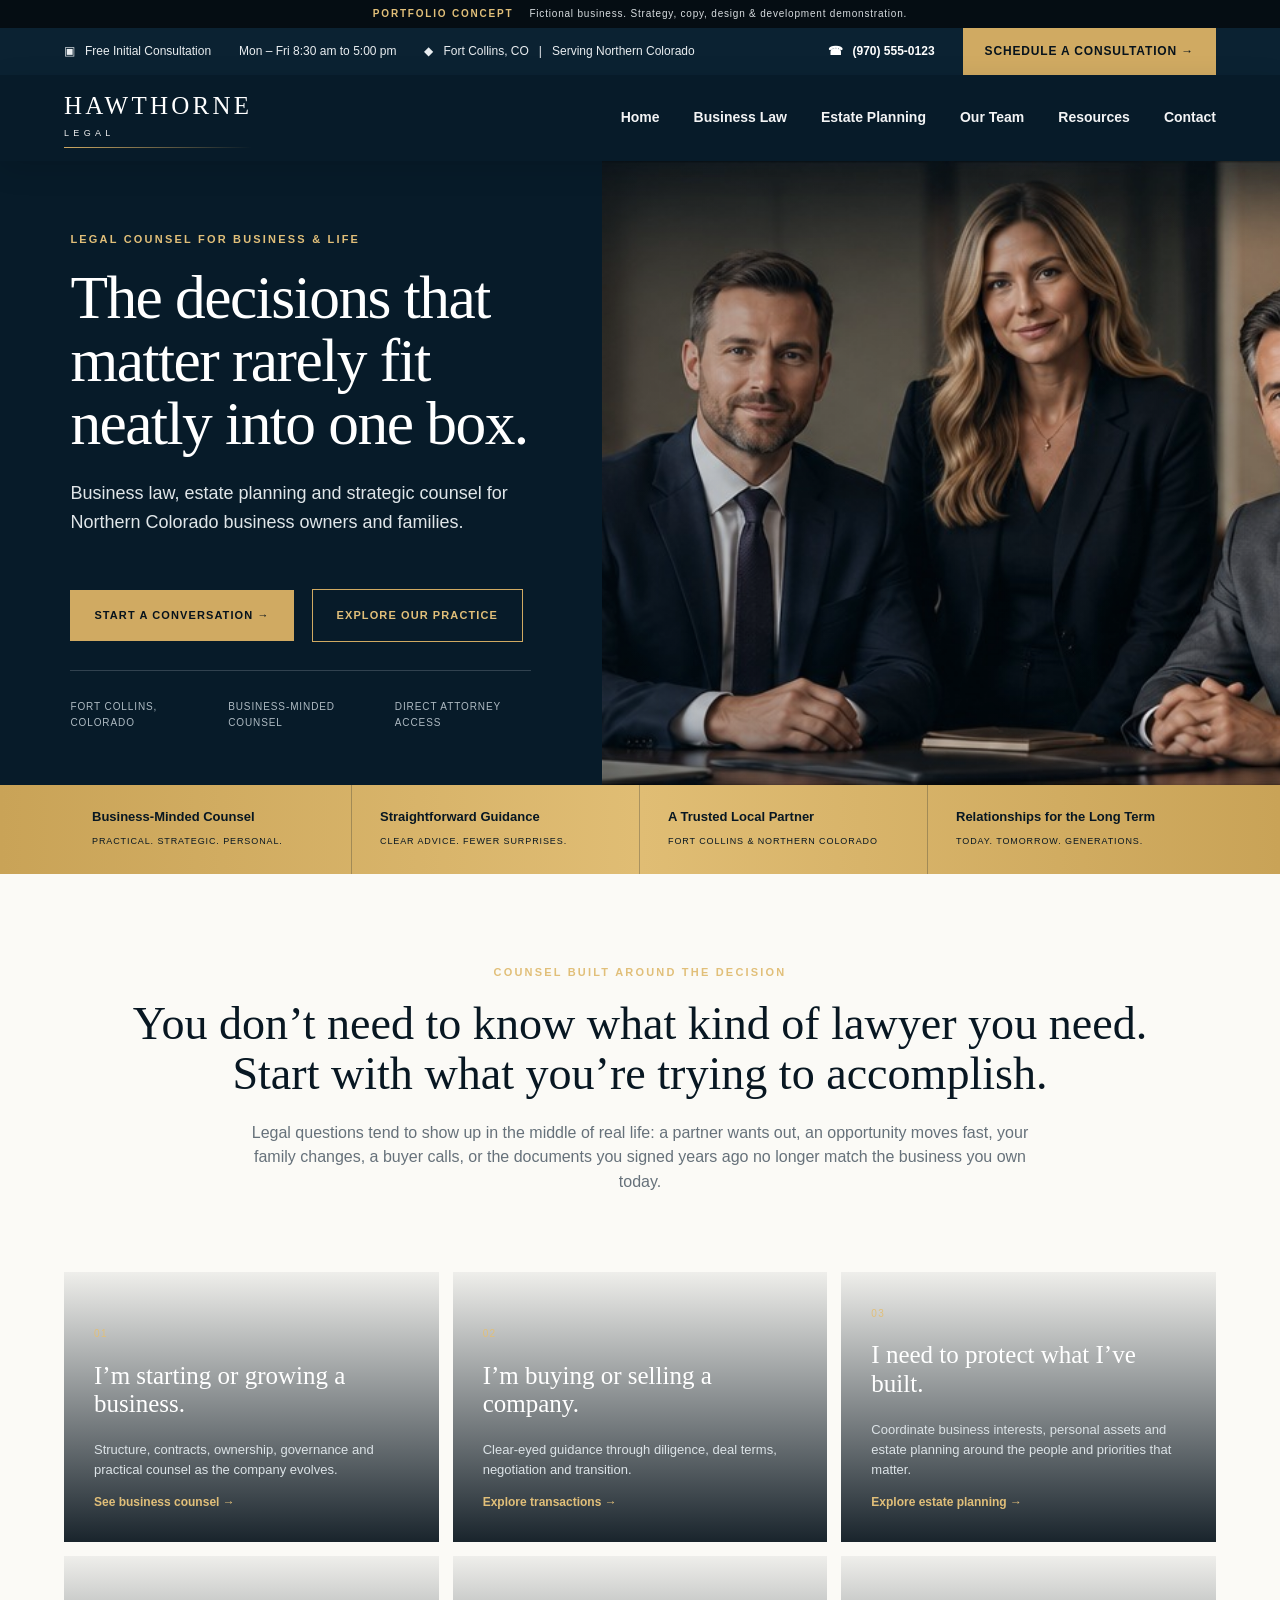
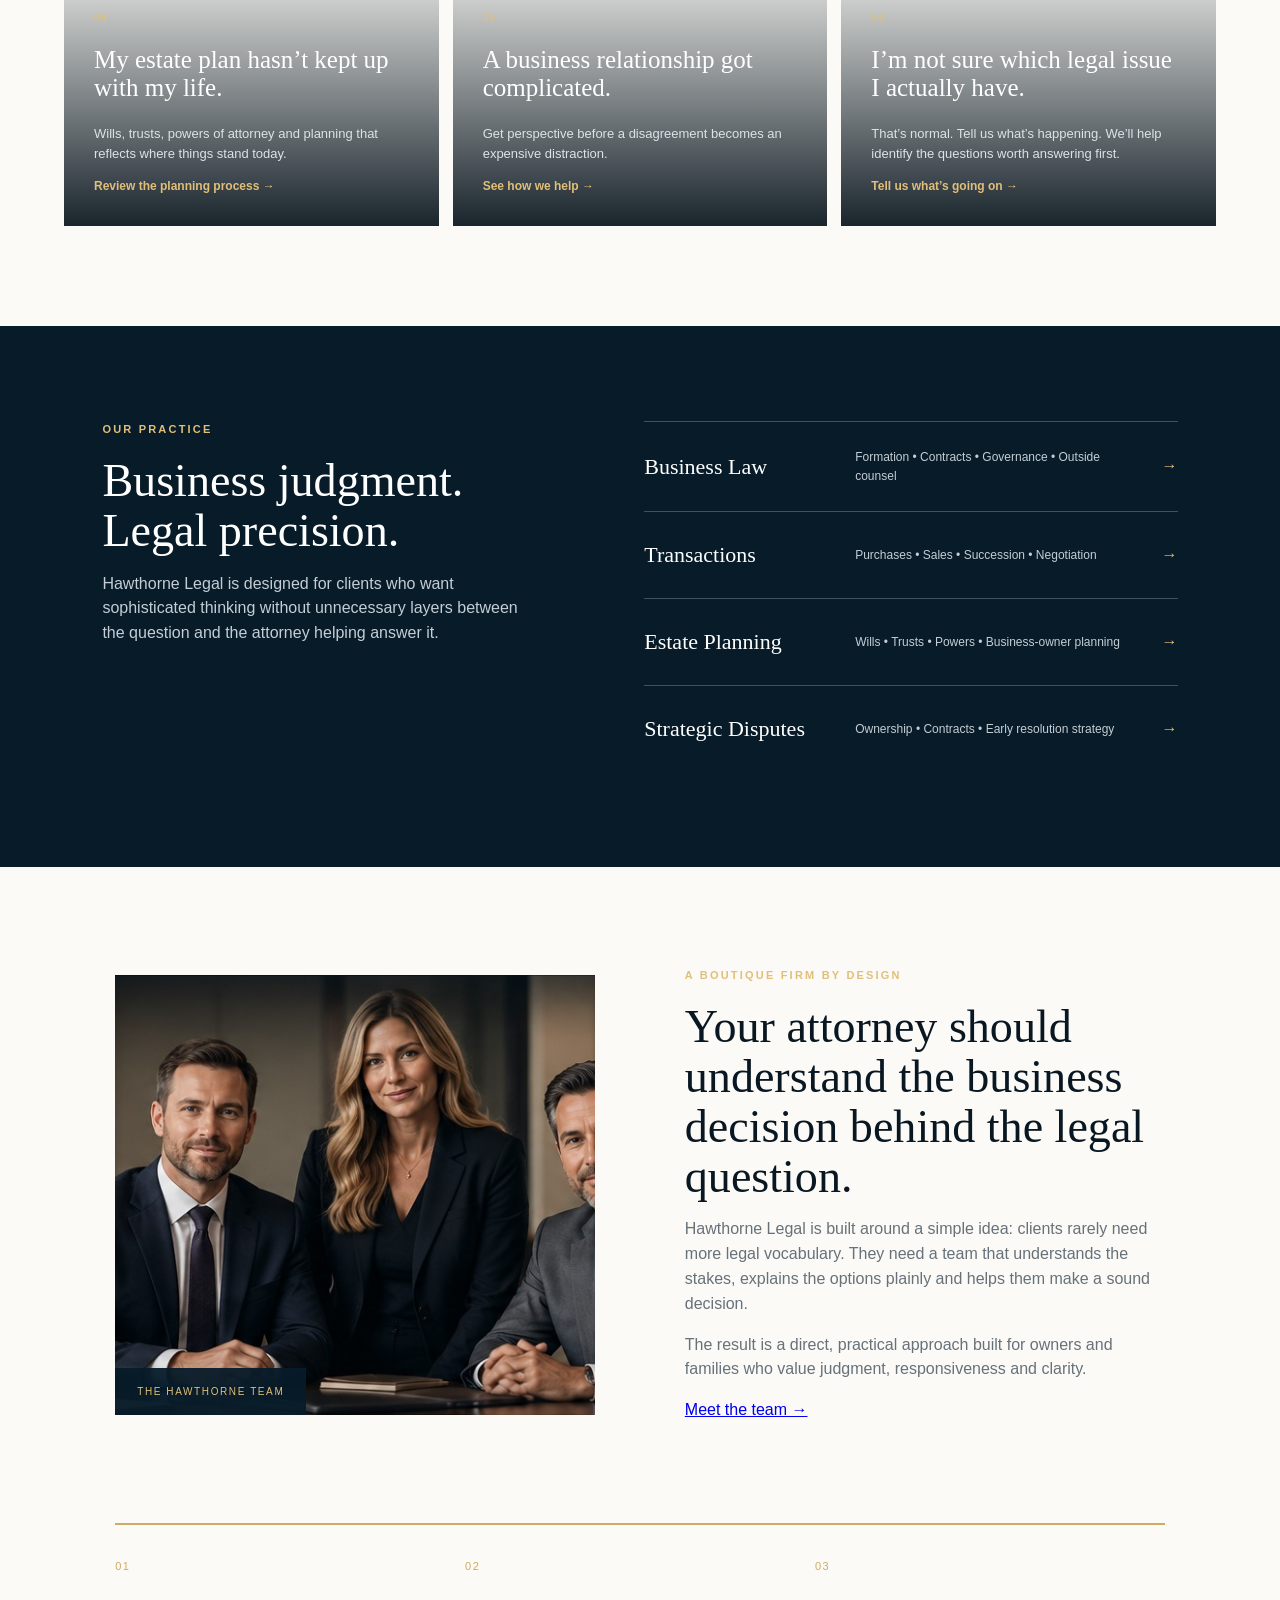
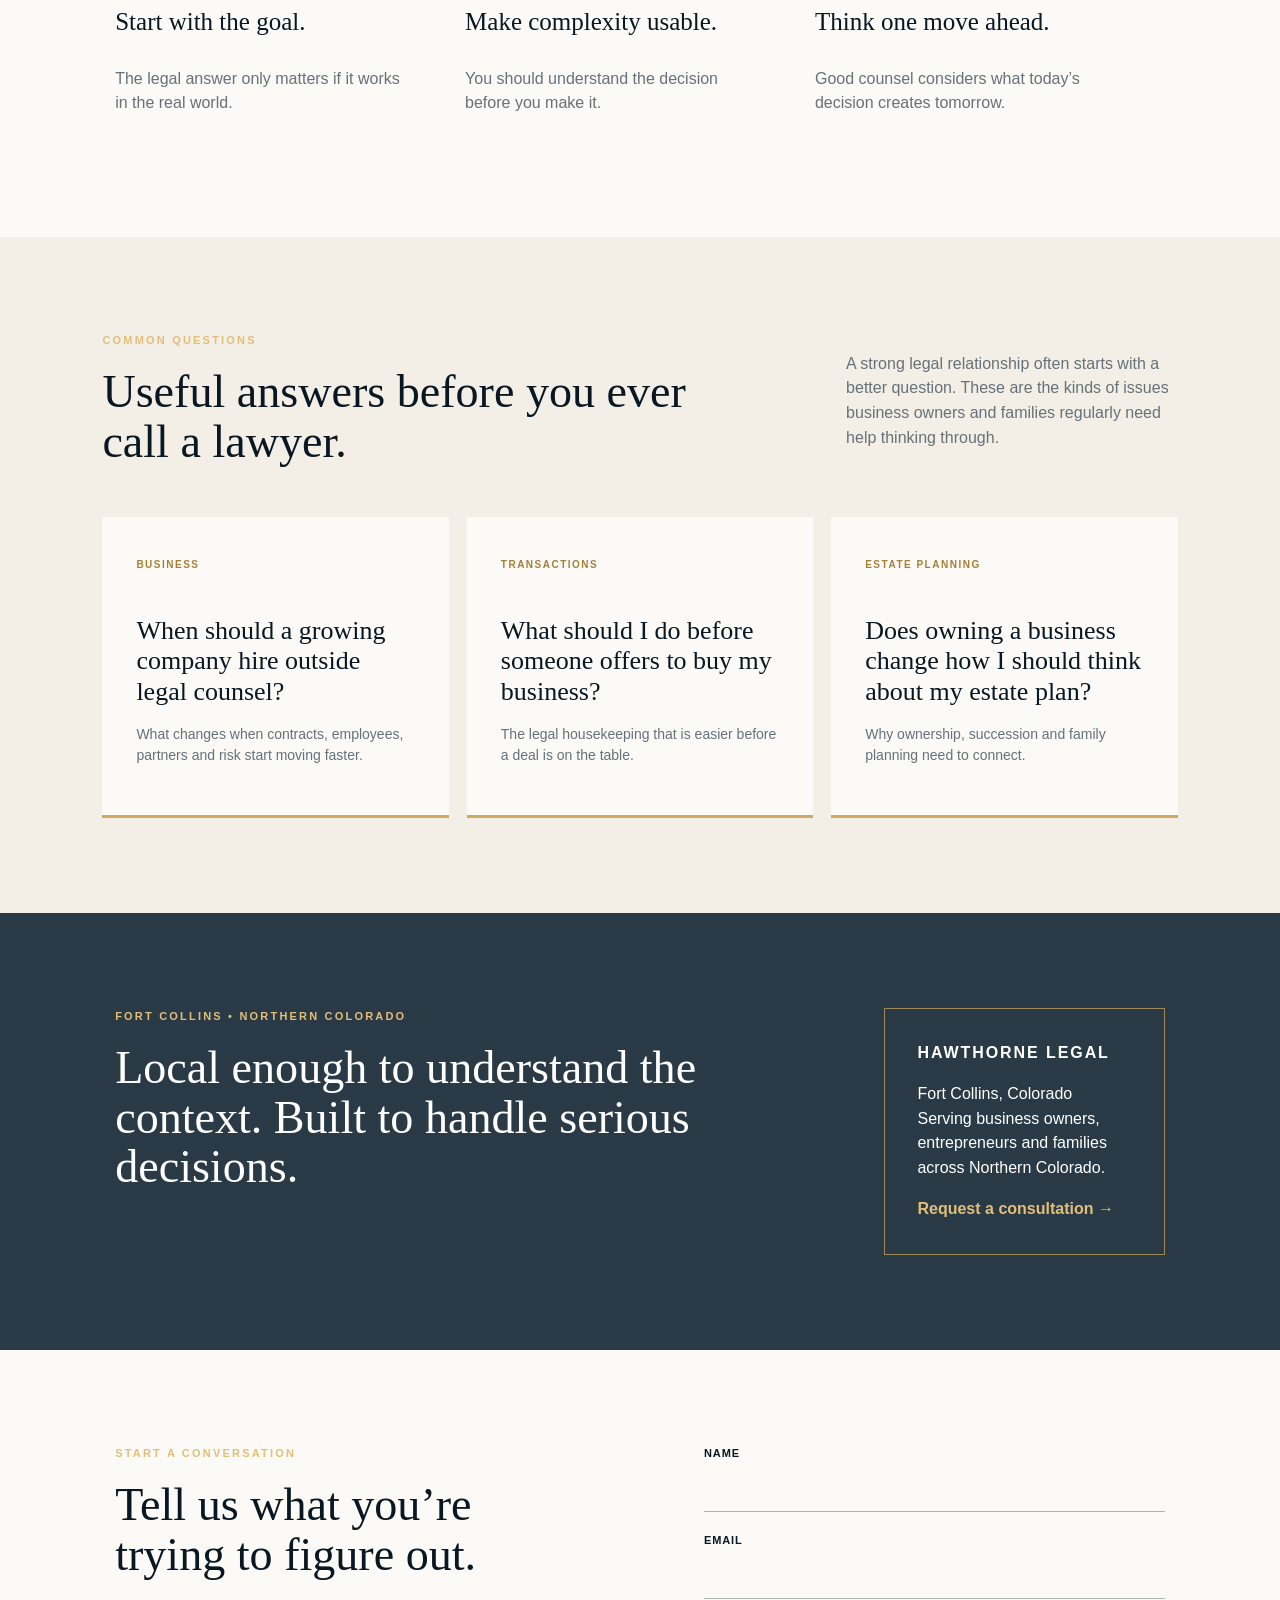
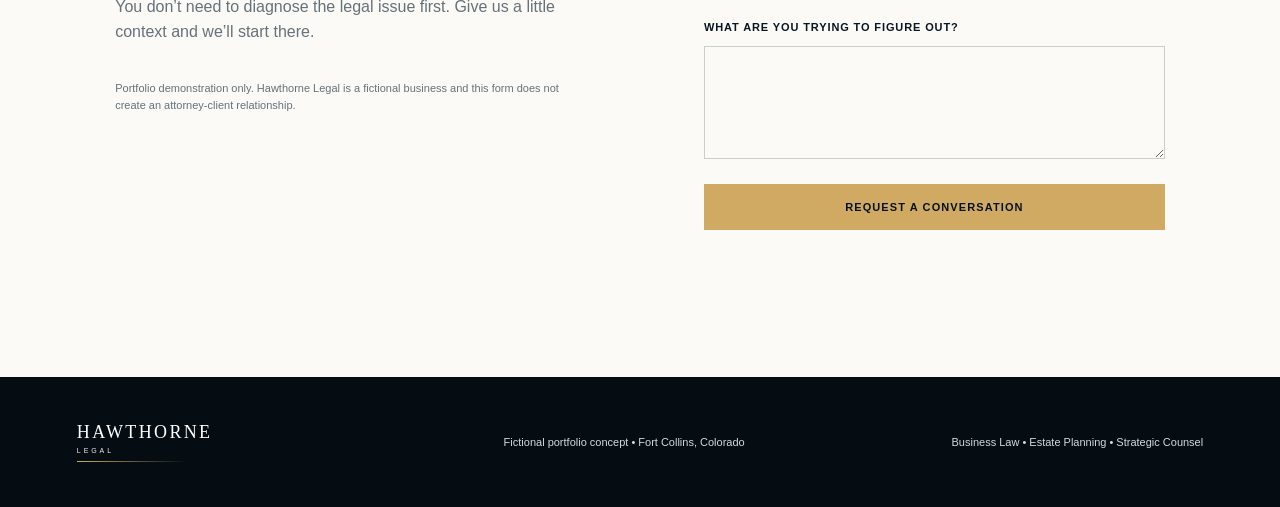
==== commit 00cecb75: "Add files via upload" ====
--- a/index.html
+++ b/index.html
@@ -13,4 +13,4 @@
 <section id="answers" class="answers"><div class="answer-head"><div><p class="eyebrow">COMMON QUESTIONS</p><h2>Useful answers before you ever call a lawyer.</h2></div><p>A strong legal relationship often starts with a better question. These are the kinds of issues business owners and families regularly need help thinking through.</p></div><div class="answer-grid"><a href="business-law.html"><span>BUSINESS</span><h3>When should a growing company hire outside legal counsel?</h3><p>What changes when contracts, employees, partners and risk start moving faster.</p></a><a href="business-law.html#transactions"><span>TRANSACTIONS</span><h3>What should I do before someone offers to buy my business?</h3><p>The legal housekeeping that is easier before a deal is on the table.</p></a><a href="estate-planning.html"><span>ESTATE PLANNING</span><h3>Does owning a business change how I should think about my estate plan?</h3><p>Why ownership, succession and family planning need to connect.</p></a></div></section>
 <section class="local"><div><p class="eyebrow">FORT COLLINS • NORTHERN COLORADO</p><h2>Local enough to understand the context. Built to handle serious decisions.</h2></div><div class="local-card"><b>HAWTHORNE LEGAL</b><p>Fort Collins, Colorado<br>Serving business owners, entrepreneurs and families across Northern Colorado.</p><a href="#contact">Request a consultation →</a></div></section>
 <section id="contact" class="contact"><div><p class="eyebrow">START A CONVERSATION</p><h2>Tell us what you’re trying to figure out.</h2><p>You don’t need to diagnose the legal issue first. Give us a little context and we’ll start there.</p><p class="fine">Portfolio demonstration only. Hawthorne Legal is a fictional business and this form does not create an attorney-client relationship.</p></div><form id="contactForm"><label>Name<input required name="name"></label><label>Email<input required type="email" name="email"></label><label>What are you trying to figure out?<textarea required name="message" rows="5"></textarea></label><button class="btn" type="submit">REQUEST A CONVERSATION</button><p id="formNote"></p></form></section>
-</main><footer><a class="brand foot" href="index.html"><span class="mark">H</span><span>HAWTHORNE <small>LEGAL</small></span></a><p>Fictional portfolio concept • Fort Collins, Colorado</p><p>Business Law • Estate Planning • Strategic Counsel</p></footer><script src="script.js"></script></body></html>
+</main><footer><a class="brand foot" href="index.html"><span class="brandword">HAWTHORNE <small>LEGAL</small></span></a><p>Fictional portfolio concept • Fort Collins, Colorado</p><p>Business Law • Estate Planning • Strategic Counsel</p></footer><script src="script.js"></script></body></html>
--- a/styles.css
+++ b/styles.css
@@ -1 +1,8 @@
-:root{--ink:#081722;--navy:#071b29;--navy2:#0b2232;--gold:#d0aa62;--gold2:#e1bf79;--paper:#fbfaf6;--ivory:#f3efe6;--line:#d8d1c4;--muted:#66717a}*{box-sizing:border-box}html{scroll-behavior:smooth}body{margin:0;font-family:Arial,Helvetica,sans-serif;color:var(--ink);background:var(--paper);line-height:1.55}.concept{height:28px;background:#050d13;color:#d8dde0;display:flex;align-items:center;justify-content:center;gap:16px;font-size:10px;letter-spacing:.08em}.concept b{color:var(--gold2);letter-spacing:.18em}.utility{min-height:45px;background:var(--navy2);color:#e9edf0;display:flex;align-items:center;justify-content:space-between;padding:0 5vw;font-size:12px}.utility .u-left,.utility .u-right{display:flex;align-items:center;gap:28px}.utility strong{color:white}.utility .consult{background:var(--gold);color:#07131c;padding:14px 22px;text-decoration:none;font-weight:800;letter-spacing:.07em}header{height:86px;padding:0 5vw;display:flex;align-items:center;justify-content:space-between;background:var(--navy);position:sticky;top:0;z-index:20;box-shadow:0 8px 30px rgba(0,0,0,.12)}.brand{display:flex;align-items:center;text-decoration:none;color:white;font-family:Georgia,serif;font-size:25px;letter-spacing:.13em}.brand small{display:block;font-family:Arial,sans-serif;font-size:9px;letter-spacing:.48em;margin-top:1px;color:#eee}.brandword{display:flex;flex-direction:column}.brandword:after{content:"";height:1px;width:100%;margin-top:6px;background:linear-gradient(90deg,var(--gold),transparent)}nav{display:flex;align-items:center;gap:34px}nav a{text-decoration:none;color:#f3f4f5;font-size:14px;font-weight:700;position:relative}nav a:hover:after{content:"";position:absolute;left:0;right:0;bottom:-14px;height:2px;background:var(--gold)}.navcta{padding:14px 18px;border:1px solid var(--gold);color:var(--gold2)!important}.menu{display:none;color:white;background:none;border:1px solid #53606a;padding:8px 12px}.hero{min-height:610px;display:grid;grid-template-columns:47% 53%;background:var(--navy);color:white}.hero-copy{padding:70px 5.5vw 55px;display:flex;flex-direction:column;justify-content:center}.eyebrow{font-size:11px;font-weight:800;letter-spacing:.2em;color:var(--gold2);margin:0 0 18px}.hero h1,.inner-hero h1{font-family:Georgia,serif;font-weight:400;font-size:clamp(48px,4.8vw,76px);line-height:1.03;letter-spacing:-.025em;margin:0;max-width:780px}.lede{font-size:18px;line-height:1.6;max-width:620px;color:#e0e6e9;margin:24px 0}.actions{display:flex;align-items:center;gap:18px;margin:28px 0}.btn{display:inline-block;background:var(--gold);color:#07131c;text-decoration:none;border:0;padding:17px 24px;font-weight:800;font-size:11px;letter-spacing:.1em;cursor:pointer}.btn.outline{background:transparent;border:1px solid var(--gold);color:var(--gold2)}.micro{display:flex;gap:22px;padding-top:28px;border-top:1px solid #31424f;font-size:10px;text-transform:uppercase;letter-spacing:.09em;color:#aebac2}.hero-art{position:relative;min-height:610px;background:var(--navy2);overflow:hidden}.photo-main{position:absolute;inset:0;background:linear-gradient(90deg,rgba(7,27,41,.22),rgba(7,27,41,.03)),url('assets/team.jpg') center/cover no-repeat}.trustbar{background:linear-gradient(90deg,#c9a357,#e0bd74,#c9a357);display:grid;grid-template-columns:repeat(4,1fr);padding:0 5vw}.trustbar div{padding:22px 28px;border-right:1px solid rgba(8,23,34,.25)}.trustbar div:last-child{border-right:0}.trustbar b{display:block;font-size:13px}.trustbar small{font-size:9px;letter-spacing:.1em;text-transform:uppercase}.intro{padding:90px 10vw 55px;text-align:center}.intro h2,.practice h2,.approach h2,.answer-head h2,.local h2,.contact h2,.content-grid h2,.inner-band h2,.cta-band h2{font-family:Georgia,serif;font-size:clamp(34px,3.6vw,55px);font-weight:400;line-height:1.08;margin:0}.intro>p:last-child{font-size:16px;color:var(--muted);max-width:780px;margin:22px auto}.situations{display:grid;grid-template-columns:repeat(3,1fr);gap:14px;padding:0 5vw 100px}.situations article{min-height:270px;padding:30px;position:relative;overflow:hidden;color:white;display:flex;flex-direction:column;justify-content:flex-end;background:var(--navy2)}.situations article:before{content:"";position:absolute;inset:0;background:linear-gradient(180deg,rgba(6,18,27,.05),rgba(6,18,27,.92));z-index:0}.situations article>*{position:relative;z-index:1}.situations article:nth-child(1){background:url('https://images.unsplash.com/photo-1497366754035-f200968a6e72?auto=format&fit=crop&w=900&q=80') center/cover}.situations article:nth-child(2){background:url('https://images.unsplash.com/photo-1521737711867-e3b97375f902?auto=format&fit=crop&w=900&q=80') center/cover}.situations article:nth-child(3){background:url('https://images.unsplash.com/photo-1450101499163-c8848c66ca85?auto=format&fit=crop&w=900&q=80') center/cover}.situations article:nth-child(4){background:url('https://images.unsplash.com/photo-1511895426328-dc8714191300?auto=format&fit=crop&w=900&q=80') center/cover}.situations article:nth-child(5){background:url('https://images.unsplash.com/photo-1521791055366-0d553872125f?auto=format&fit=crop&w=900&q=80') center/cover}.situations article:nth-child(6){background:url('https://images.unsplash.com/photo-1464822759023-fed622ff2c3b?auto=format&fit=crop&w=900&q=80') center/cover}.situations span{color:var(--gold2);font-size:10px;letter-spacing:.14em}.situations h3{font-family:Georgia,serif;font-size:25px;font-weight:400;line-height:1.15;margin:20px 0 8px}.situations p{color:#dce3e7;font-size:13px}.situations a{color:var(--gold2);font-weight:800;font-size:12px;text-decoration:none}.practice{background:var(--navy);color:white;padding:95px 8vw;display:grid;grid-template-columns:1fr 1.25fr;gap:9vw}.practice>div:first-child>p:last-child{color:#c4ced4;font-size:16px}.practice-list a{display:grid;grid-template-columns:1fr 1.5fr auto;gap:20px;align-items:center;border-top:1px solid #40515e;padding:26px 0;text-decoration:none;color:white}.practice-list b{font-family:Georgia,serif;font-size:22px;font-weight:400}.practice-list span{font-size:12px;color:#c4ced4}.practice-list em{font-style:normal;color:var(--gold2)}.approach{padding:100px 9vw;display:grid;grid-template-columns:1fr 1fr;gap:7vw;align-items:center}.portrait{min-height:440px;background:url('assets/team.jpg') center/cover no-repeat;position:relative}.portrait:after{content:"THE HAWTHORNE TEAM";position:absolute;left:0;bottom:0;background:rgba(7,27,41,.94);color:var(--gold2);padding:16px 22px;font-size:10px;letter-spacing:.16em}.approach p:not(.eyebrow){font-size:16px;color:var(--muted);max-width:680px}.principles{display:grid;grid-template-columns:repeat(3,1fr);padding:0 9vw 105px}.principles div{border-top:2px solid var(--gold);padding:28px 40px 0 0}.principles small{color:var(--gold);font-size:11px;letter-spacing:.14em}.principles h3{font-family:Georgia,serif;font-size:25px;font-weight:400}.principles p{color:var(--muted);max-width:300px}.answers{background:var(--ivory);padding:95px 8vw}.answer-head{display:grid;grid-template-columns:1.3fr .7fr;gap:10vw;align-items:end;margin-bottom:50px}.answer-head>p{color:var(--muted)}.answer-grid{display:grid;grid-template-columns:repeat(3,1fr);gap:18px}.answer-grid a{background:var(--paper);padding:34px;text-decoration:none;color:var(--ink);min-height:290px;border-bottom:3px solid var(--gold)}.answer-grid span{font-size:10px;color:#a67e38;font-weight:800;letter-spacing:.15em}.answer-grid h3{font-family:Georgia,serif;font-size:26px;font-weight:400;line-height:1.18;margin:40px 0 16px}.answer-grid p{font-size:14px;color:var(--muted)}.local{padding:95px 9vw;background:linear-gradient(rgba(7,27,41,.86),rgba(7,27,41,.86)),url('https://images.unsplash.com/photo-1464822759023-fed622ff2c3b?auto=format&fit=crop&w=1800&q=80') center/cover;color:white;display:grid;grid-template-columns:1.4fr .6fr;gap:9vw}.local-card{border:1px solid rgba(208,170,98,.7);padding:32px}.local-card b{letter-spacing:.12em}.local-card a{color:var(--gold2);font-weight:800;text-decoration:none}.contact{padding:95px 9vw;display:grid;grid-template-columns:1fr 1fr;gap:10vw}.contact>div>p:not(.eyebrow){color:var(--muted);font-size:16px}.fine{font-size:11px!important;margin-top:35px}form{display:grid;gap:20px}label{font-size:11px;font-weight:800;letter-spacing:.08em;text-transform:uppercase}input,textarea{width:100%;border:0;border-bottom:1px solid #aeb5b0;background:transparent;padding:13px 2px;font:inherit;outline:none;margin-top:6px}textarea{border:1px solid #c9cfc9;padding:13px;margin-top:10px}footer{background:#050d13;color:#d6d9dc;padding:45px 6vw;display:flex;justify-content:space-between;align-items:center;font-size:11px}.foot{color:white}.inner{min-height:70vh}.inner-hero{padding:100px 9vw 85px;background:linear-gradient(115deg,var(--navy),var(--navy2));color:white}.inner-hero p:last-child{font-family:Georgia,serif;font-size:20px;color:#cbd4da;max-width:750px}.content-grid{padding:90px 10vw;display:grid;grid-template-columns:1.3fr .7fr;gap:10vw}.content-grid>div:first-child p{font-size:17px;color:var(--muted)}.sidecard{background:var(--navy);color:white;padding:35px;border-top:4px solid var(--gold)}.sidecard b{font-family:Georgia,serif;font-size:24px;font-weight:400}.sidecard p{line-height:2;color:#d5dde2}.inner-band{background:var(--navy2);color:white;padding:90px 15vw}.inner-band p:last-child{font-size:18px;color:#c8d2d8;max-width:800px}.cta-band{padding:75px 10vw;display:flex;justify-content:space-between;align-items:center;background:#e5d5b4}.cta-band h2{font-size:40px}@media(max-width:900px){.utility{display:none}header{height:78px}.menu{display:block}nav{display:none;position:absolute;top:78px;left:0;right:0;background:var(--navy);padding:25px;flex-direction:column;align-items:flex-start;border-bottom:1px solid #41515d}nav.open{display:flex}.hero{grid-template-columns:1fr}.hero-copy{padding:65px 7vw}.hero-art{min-height:440px}.trustbar{grid-template-columns:1fr 1fr}.trustbar div:nth-child(2){border-right:0}.micro{flex-wrap:wrap}.practice,.approach,.answer-head,.local,.contact,.content-grid{grid-template-columns:1fr}.situations,.principles,.answer-grid{grid-template-columns:1fr}.situations{padding:0 5vw 70px}.principles{gap:35px}.approach{padding:75px 7vw}.portrait{min-height:360px}.practice-list a{grid-template-columns:1fr auto}.practice-list span{grid-column:1/-1}.local,.contact{padding:75px 7vw}.concept span{display:none}footer{flex-direction:column;gap:18px;align-items:flex-start}.cta-band{flex-direction:column;align-items:flex-start;gap:25px}.inner-hero{padding:75px 7vw}.hero h1,.inner-hero h1{font-size:47px}}@media(max-width:560px){.trustbar{grid-template-columns:1fr}.trustbar div{border-right:0;border-bottom:1px solid rgba(8,23,34,.2)}.brand{font-size:20px}.hero h1,.inner-hero h1{font-size:42px}.actions{align-items:flex-start;flex-direction:column}}
+:root{--ink:#081722;--navy:#071b29;--navy2:#0b2232;--gold:#d0aa62;--gold2:#e1bf79;--paper:#fbfaf6;--ivory:#f3efe6;--line:#d8d1c4;--muted:#66717a}*{box-sizing:border-box}html{scroll-behavior:smooth}body{margin:0;font-family:Arial,Helvetica,sans-serif;color:var(--ink);background:var(--paper);line-height:1.55}.concept{height:28px;background:#050d13;color:#d8dde0;display:flex;align-items:center;justify-content:center;gap:16px;font-size:10px;letter-spacing:.08em}.concept b{color:var(--gold2);letter-spacing:.18em}.utility{min-height:45px;background:var(--navy2);color:#e9edf0;display:flex;align-items:center;justify-content:space-between;padding:0 5vw;font-size:12px}.utility .u-left,.utility .u-right{display:flex;align-items:center;gap:28px}.utility strong{color:white}.utility .consult{background:var(--gold);color:#07131c;padding:14px 22px;text-decoration:none;font-weight:800;letter-spacing:.07em}header{height:86px;padding:0 5vw;display:flex;align-items:center;justify-content:space-between;background:var(--navy);position:sticky;top:0;z-index:20;box-shadow:0 8px 30px rgba(0,0,0,.12)}.brand{display:flex;align-items:center;text-decoration:none;color:white;font-family:Georgia,serif;font-size:25px;letter-spacing:.13em}.brand small{display:block;font-family:Arial,sans-serif;font-size:9px;letter-spacing:.48em;margin-top:1px;color:#eee}.brandword{display:flex;flex-direction:column}.brandword:after{content:"";height:1px;width:100%;margin-top:6px;background:linear-gradient(90deg,var(--gold),transparent)}nav{display:flex;align-items:center;gap:34px}nav a{text-decoration:none;color:#f3f4f5;font-size:14px;font-weight:700;position:relative}nav a:hover:after{content:"";position:absolute;left:0;right:0;bottom:-14px;height:2px;background:var(--gold)}.navcta{padding:14px 18px;border:1px solid var(--gold);color:var(--gold2)!important}.menu{display:none;color:white;background:none;border:1px solid #53606a;padding:8px 12px}.hero{min-height:610px;display:grid;grid-template-columns:47% 53%;background:var(--navy);color:white}.hero-copy{padding:70px 5.5vw 55px;display:flex;flex-direction:column;justify-content:center}.eyebrow{font-size:11px;font-weight:800;letter-spacing:.2em;color:var(--gold2);margin:0 0 18px}.hero h1,.inner-hero h1{font-family:Georgia,serif;font-weight:400;font-size:clamp(48px,4.8vw,76px);line-height:1.03;letter-spacing:-.025em;margin:0;max-width:780px}.lede{font-size:18px;line-height:1.6;max-width:620px;color:#e0e6e9;margin:24px 0}.actions{display:flex;align-items:center;gap:18px;margin:28px 0}.btn{display:inline-block;background:var(--gold);color:#07131c;text-decoration:none;border:0;padding:17px 24px;font-weight:800;font-size:11px;letter-spacing:.1em;cursor:pointer}.btn.outline{background:transparent;border:1px solid var(--gold);color:var(--gold2)}.micro{display:flex;gap:22px;padding-top:28px;border-top:1px solid #31424f;font-size:10px;text-transform:uppercase;letter-spacing:.09em;color:#aebac2}.hero-art{position:relative;min-height:610px;background:var(--navy2);overflow:hidden}.photo-main{position:absolute;inset:0;background:linear-gradient(90deg,rgba(7,27,41,.22),rgba(7,27,41,.03)),url('team.jpg') 45% center/cover no-repeat}.trustbar{background:linear-gradient(90deg,#c9a357,#e0bd74,#c9a357);display:grid;grid-template-columns:repeat(4,1fr);padding:0 5vw}.trustbar div{padding:22px 28px;border-right:1px solid rgba(8,23,34,.25)}.trustbar div:last-child{border-right:0}.trustbar b{display:block;font-size:13px}.trustbar small{font-size:9px;letter-spacing:.1em;text-transform:uppercase}.intro{padding:90px 10vw 55px;text-align:center}.intro h2,.practice h2,.approach h2,.answer-head h2,.local h2,.contact h2,.content-grid h2,.inner-band h2,.cta-band h2{font-family:Georgia,serif;font-size:clamp(34px,3.6vw,55px);font-weight:400;line-height:1.08;margin:0}.intro>p:last-child{font-size:16px;color:var(--muted);max-width:780px;margin:22px auto}.situations{display:grid;grid-template-columns:repeat(3,1fr);gap:14px;padding:0 5vw 100px}.situations article{min-height:270px;padding:30px;position:relative;overflow:hidden;color:white;display:flex;flex-direction:column;justify-content:flex-end;background:var(--navy2)}.situations article:before{content:"";position:absolute;inset:0;background:linear-gradient(180deg,rgba(6,18,27,.05),rgba(6,18,27,.92));z-index:0}.situations article>*{position:relative;z-index:1}.situations article:nth-child(1){background:url('https://images.unsplash.com/photo-1497366754035-f200968a6e72?auto=format&fit=crop&w=900&q=80') center/cover}.situations article:nth-child(2){background:url('https://images.unsplash.com/photo-1521737711867-e3b97375f902?auto=format&fit=crop&w=900&q=80') center/cover}.situations article:nth-child(3){background:url('https://images.unsplash.com/photo-1450101499163-c8848c66ca85?auto=format&fit=crop&w=900&q=80') center/cover}.situations article:nth-child(4){background:url('https://images.unsplash.com/photo-1511895426328-dc8714191300?auto=format&fit=crop&w=900&q=80') center/cover}.situations article:nth-child(5){background:url('https://images.unsplash.com/photo-1521791055366-0d553872125f?auto=format&fit=crop&w=900&q=80') center/cover}.situations article:nth-child(6){background:url('https://images.unsplash.com/photo-1464822759023-fed622ff2c3b?auto=format&fit=crop&w=900&q=80') center/cover}.situations span{color:var(--gold2);font-size:10px;letter-spacing:.14em}.situations h3{font-family:Georgia,serif;font-size:25px;font-weight:400;line-height:1.15;margin:20px 0 8px}.situations p{color:#dce3e7;font-size:13px}.situations a{color:var(--gold2);font-weight:800;font-size:12px;text-decoration:none}.practice{background:var(--navy);color:white;padding:95px 8vw;display:grid;grid-template-columns:1fr 1.25fr;gap:9vw}.practice>div:first-child>p:last-child{color:#c4ced4;font-size:16px}.practice-list a{display:grid;grid-template-columns:1fr 1.5fr auto;gap:20px;align-items:center;border-top:1px solid #40515e;padding:26px 0;text-decoration:none;color:white}.practice-list b{font-family:Georgia,serif;font-size:22px;font-weight:400}.practice-list span{font-size:12px;color:#c4ced4}.practice-list em{font-style:normal;color:var(--gold2)}.approach{padding:100px 9vw;display:grid;grid-template-columns:1fr 1fr;gap:7vw;align-items:center}.portrait{min-height:440px;background:url('team.jpg') center/cover no-repeat;position:relative}.portrait:after{content:"THE HAWTHORNE TEAM";position:absolute;left:0;bottom:0;background:rgba(7,27,41,.94);color:var(--gold2);padding:16px 22px;font-size:10px;letter-spacing:.16em}.approach p:not(.eyebrow){font-size:16px;color:var(--muted);max-width:680px}.principles{display:grid;grid-template-columns:repeat(3,1fr);padding:0 9vw 105px}.principles div{border-top:2px solid var(--gold);padding:28px 40px 0 0}.principles small{color:var(--gold);font-size:11px;letter-spacing:.14em}.principles h3{font-family:Georgia,serif;font-size:25px;font-weight:400}.principles p{color:var(--muted);max-width:300px}.answers{background:var(--ivory);padding:95px 8vw}.answer-head{display:grid;grid-template-columns:1.3fr .7fr;gap:10vw;align-items:end;margin-bottom:50px}.answer-head>p{color:var(--muted)}.answer-grid{display:grid;grid-template-columns:repeat(3,1fr);gap:18px}.answer-grid a{background:var(--paper);padding:34px;text-decoration:none;color:var(--ink);min-height:290px;border-bottom:3px solid var(--gold)}.answer-grid span{font-size:10px;color:#a67e38;font-weight:800;letter-spacing:.15em}.answer-grid h3{font-family:Georgia,serif;font-size:26px;font-weight:400;line-height:1.18;margin:40px 0 16px}.answer-grid p{font-size:14px;color:var(--muted)}.local{padding:95px 9vw;background:linear-gradient(rgba(7,27,41,.86),rgba(7,27,41,.86)),url('https://images.unsplash.com/photo-1464822759023-fed622ff2c3b?auto=format&fit=crop&w=1800&q=80') center/cover;color:white;display:grid;grid-template-columns:1.4fr .6fr;gap:9vw}.local-card{border:1px solid rgba(208,170,98,.7);padding:32px}.local-card b{letter-spacing:.12em}.local-card a{color:var(--gold2);font-weight:800;text-decoration:none}.contact{padding:95px 9vw;display:grid;grid-template-columns:1fr 1fr;gap:10vw}.contact>div>p:not(.eyebrow){color:var(--muted);font-size:16px}.fine{font-size:11px!important;margin-top:35px}form{display:grid;gap:20px}label{font-size:11px;font-weight:800;letter-spacing:.08em;text-transform:uppercase}input,textarea{width:100%;border:0;border-bottom:1px solid #aeb5b0;background:transparent;padding:13px 2px;font:inherit;outline:none;margin-top:6px}textarea{border:1px solid #c9cfc9;padding:13px;margin-top:10px}footer{background:#050d13;color:#d6d9dc;padding:45px 6vw;display:flex;justify-content:space-between;align-items:center;font-size:11px}.foot{color:white}.inner{min-height:70vh}.inner-hero{padding:100px 9vw 85px;background:linear-gradient(115deg,var(--navy),var(--navy2));color:white}.inner-hero p:last-child{font-family:Georgia,serif;font-size:20px;color:#cbd4da;max-width:750px}.content-grid{padding:90px 10vw;display:grid;grid-template-columns:1.3fr .7fr;gap:10vw}.content-grid>div:first-child p{font-size:17px;color:var(--muted)}.sidecard{background:var(--navy);color:white;padding:35px;border-top:4px solid var(--gold)}.sidecard b{font-family:Georgia,serif;font-size:24px;font-weight:400}.sidecard p{line-height:2;color:#d5dde2}.inner-band{background:var(--navy2);color:white;padding:90px 15vw}.inner-band p:last-child{font-size:18px;color:#c8d2d8;max-width:800px}.cta-band{padding:75px 10vw;display:flex;justify-content:space-between;align-items:center;background:#e5d5b4}.cta-band h2{font-size:40px}@media(max-width:900px){.utility{display:none}header{height:78px}.menu{display:block}nav{display:none;position:absolute;top:78px;left:0;right:0;background:var(--navy);padding:25px;flex-direction:column;align-items:flex-start;border-bottom:1px solid #41515d}nav.open{display:flex}.hero{grid-template-columns:1fr}.hero-copy{padding:65px 7vw}.hero-art{min-height:440px}.trustbar{grid-template-columns:1fr 1fr}.trustbar div:nth-child(2){border-right:0}.micro{flex-wrap:wrap}.practice,.approach,.answer-head,.local,.contact,.content-grid{grid-template-columns:1fr}.situations,.principles,.answer-grid{grid-template-columns:1fr}.situations{padding:0 5vw 70px}.principles{gap:35px}.approach{padding:75px 7vw}.portrait{min-height:360px}.practice-list a{grid-template-columns:1fr auto}.practice-list span{grid-column:1/-1}.local,.contact{padding:75px 7vw}.concept span{display:none}footer{flex-direction:column;gap:18px;align-items:flex-start}.cta-band{flex-direction:column;align-items:flex-start;gap:25px}.inner-hero{padding:75px 7vw}.hero h1,.inner-hero h1{font-size:47px}}@media(max-width:560px){.trustbar{grid-template-columns:1fr}.trustbar div{border-right:0;border-bottom:1px solid rgba(8,23,34,.2)}.brand{font-size:20px}.hero h1,.inner-hero h1{font-size:42px}.actions{align-items:flex-start;flex-direction:column}}
+
+/* V4 desktop hero framing + footer wordmark cleanup */
+@media(min-width:901px){.photo-main{background-position:45% center}}
+footer .brand.foot{font-family:Georgia,serif;font-size:18px;letter-spacing:.13em;line-height:1.15;min-width:220px}
+footer .brand.foot .brandword{display:flex;flex-direction:column}
+footer .brand.foot .brandword:after{width:110px}
+footer .brand.foot small{font-size:7px;letter-spacing:.42em;margin-top:4px}
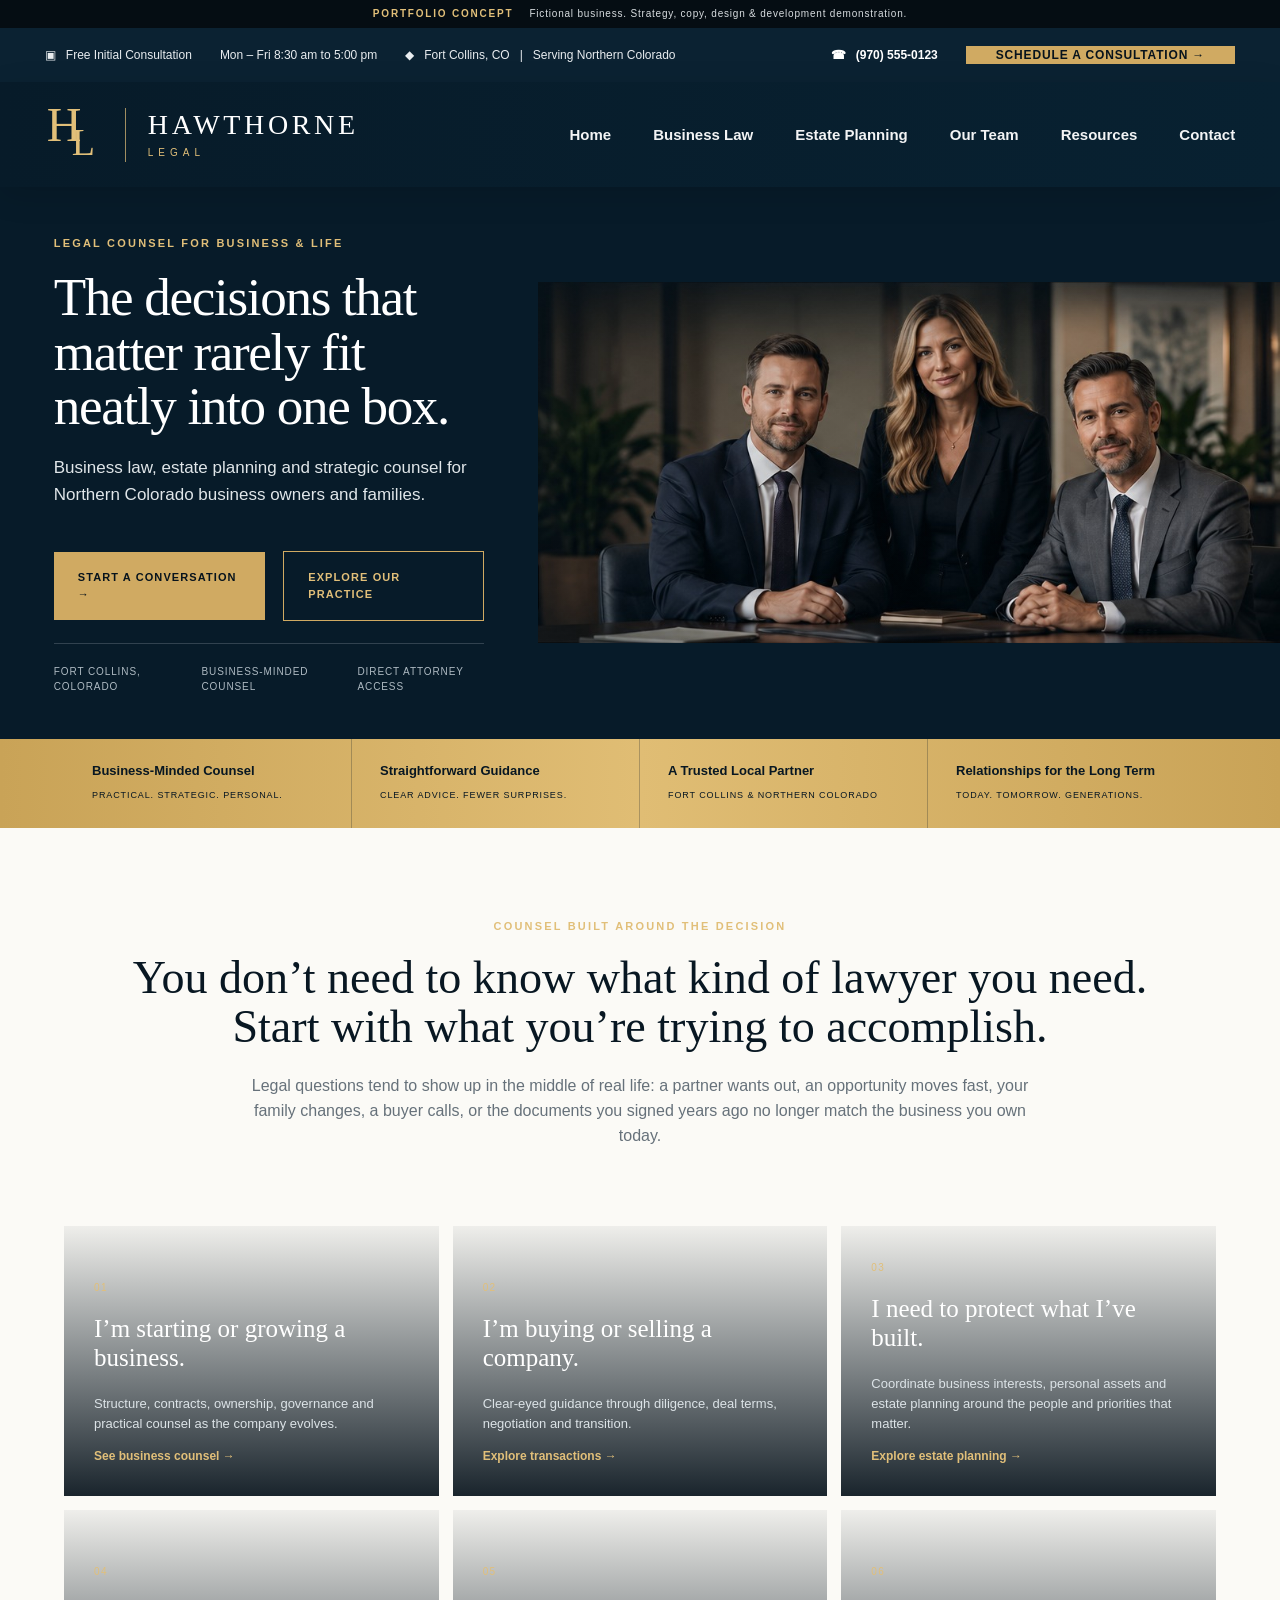
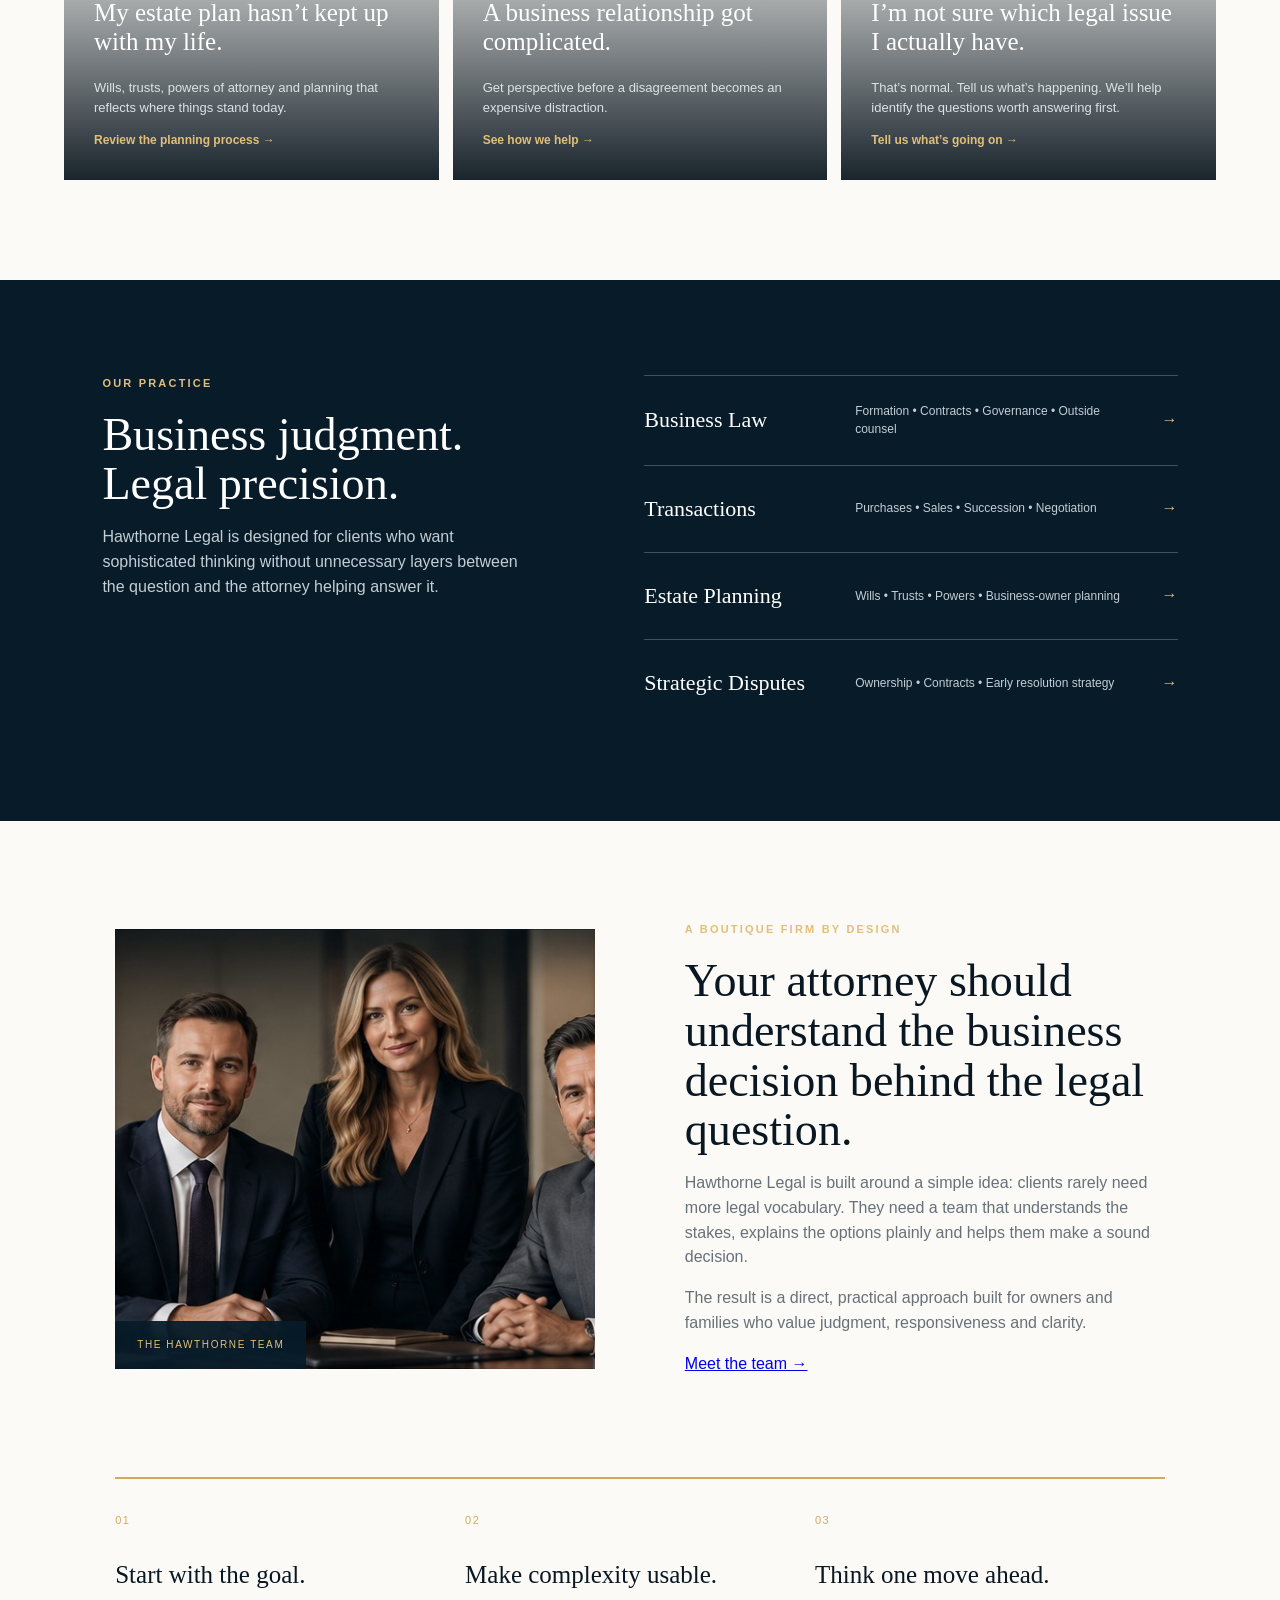
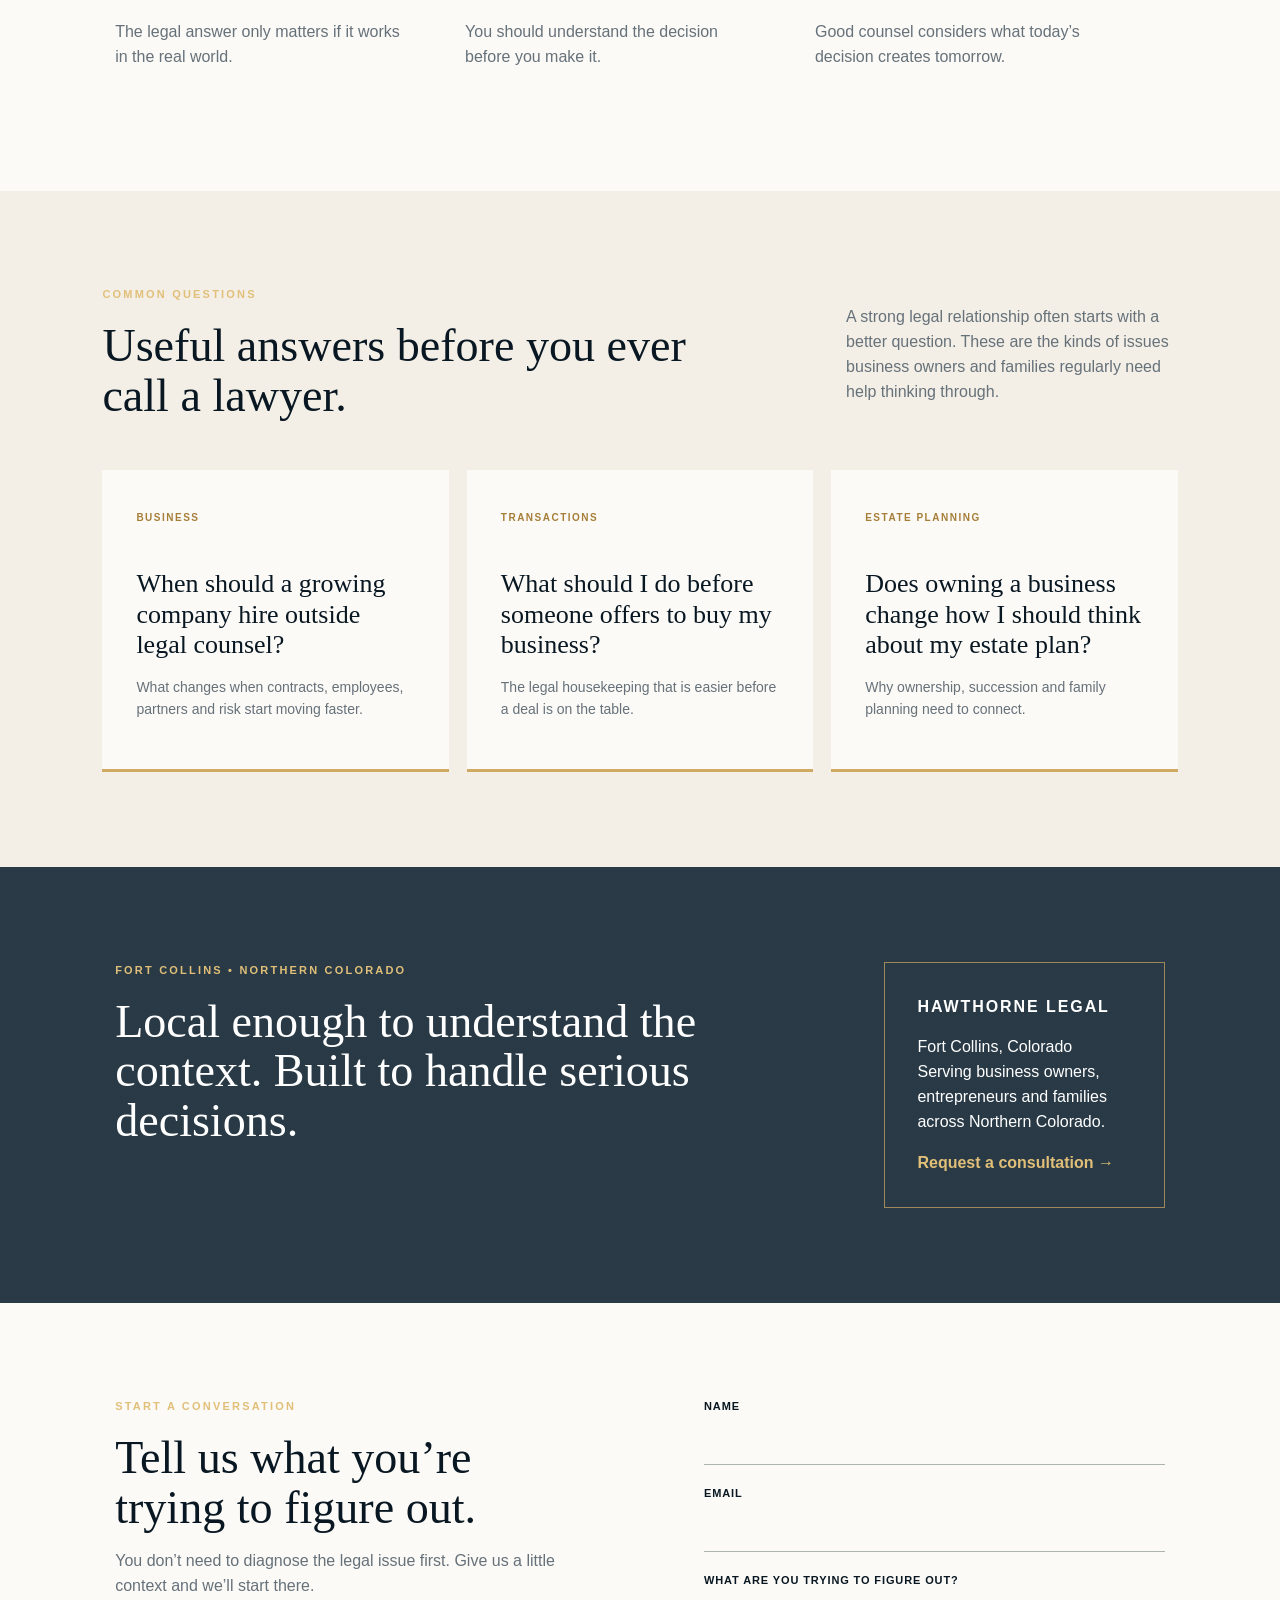
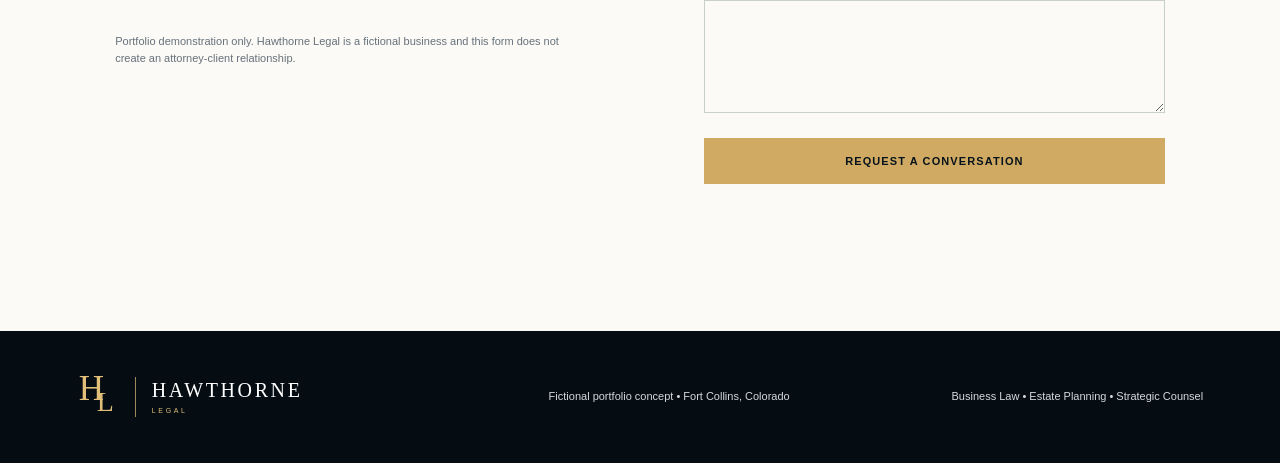
==== commit 75817c66: "Add files via upload" ====
--- a/index.html
+++ b/index.html
@@ -1,7 +1,7 @@
 <!doctype html><html lang="en"><head><meta charset="utf-8"><meta name="viewport" content="width=device-width,initial-scale=1"><title>Hawthorne Legal | Business & Estate Planning Counsel in Fort Collins</title><meta name="description" content="Portfolio concept for a boutique Fort Collins law firm serving business owners, entrepreneurs and families with business law, estate planning and strategic counsel."><link rel="stylesheet" href="styles.css"><script type="application/ld+json">{"@context":"https://schema.org","@type":"LegalService","name":"Hawthorne Legal","description":"Fictional portfolio concept for a boutique business and estate planning law firm.","areaServed":"Northern Colorado","address":{"@type":"PostalAddress","addressLocality":"Fort Collins","addressRegion":"CO"}}</script></head><body>
 <div class="concept"><b>PORTFOLIO CONCEPT</b><span>Fictional business. Strategy, copy, design & development demonstration.</span></div>
 <div class="utility"><div class="u-left"><span>▣ &nbsp; Free Initial Consultation</span><span>Mon – Fri 8:30 am to 5:00 pm</span><span>◆ &nbsp; Fort Collins, CO &nbsp; | &nbsp; Serving Northern Colorado</span></div><div class="u-right"><strong>☎ &nbsp; (970) 555-0123</strong><a class="consult" href="#contact">SCHEDULE A CONSULTATION →</a></div></div>
-<header><a class="brand" href="index.html"><span class="brandword">HAWTHORNE <small>LEGAL</small></span></a><button class="menu" aria-label="Menu">Menu</button><nav><a href="index.html">Home</a><a href="business-law.html">Business Law</a><a href="estate-planning.html">Estate Planning</a><a href="about.html">Our Team</a><a href="#answers">Resources</a><a href="#contact">Contact</a></nav></header>
+<header><a class="brand" href="index.html"><span class="brandmark" aria-hidden="true"><span>H</span><span>L</span></span><span class="brand-divider"></span><span class="brandword">HAWTHORNE <small>LEGAL</small></span></a><button class="menu" aria-label="Menu">Menu</button><nav><a href="index.html">Home</a><a href="business-law.html">Business Law</a><a href="estate-planning.html">Estate Planning</a><a href="about.html">Our Team</a><a href="#answers">Resources</a><a href="#contact">Contact</a></nav></header>
 <main>
 <section class="hero"><div class="hero-copy"><p class="eyebrow">LEGAL COUNSEL FOR BUSINESS & LIFE</p><h1>The decisions that matter rarely fit neatly into one box.</h1><p class="lede">Business law, estate planning and strategic counsel for Northern Colorado business owners and families.</p><div class="actions"><a class="btn" href="#contact">START A CONVERSATION →</a><a class="btn outline" href="#services">EXPLORE OUR PRACTICE</a></div><div class="micro"><span>Fort Collins, Colorado</span><span>Business-minded counsel</span><span>Direct attorney access</span></div></div><div class="hero-art"><div class="photo photo-main"></div></div></section>
 <section class="trustbar"><div><b>Business-Minded Counsel</b><small>Practical. Strategic. Personal.</small></div><div><b>Straightforward Guidance</b><small>Clear advice. Fewer surprises.</small></div><div><b>A Trusted Local Partner</b><small>Fort Collins & Northern Colorado</small></div><div><b>Relationships for the Long Term</b><small>Today. Tomorrow. Generations.</small></div></section>
@@ -13,4 +13,4 @@
 <section id="answers" class="answers"><div class="answer-head"><div><p class="eyebrow">COMMON QUESTIONS</p><h2>Useful answers before you ever call a lawyer.</h2></div><p>A strong legal relationship often starts with a better question. These are the kinds of issues business owners and families regularly need help thinking through.</p></div><div class="answer-grid"><a href="business-law.html"><span>BUSINESS</span><h3>When should a growing company hire outside legal counsel?</h3><p>What changes when contracts, employees, partners and risk start moving faster.</p></a><a href="business-law.html#transactions"><span>TRANSACTIONS</span><h3>What should I do before someone offers to buy my business?</h3><p>The legal housekeeping that is easier before a deal is on the table.</p></a><a href="estate-planning.html"><span>ESTATE PLANNING</span><h3>Does owning a business change how I should think about my estate plan?</h3><p>Why ownership, succession and family planning need to connect.</p></a></div></section>
 <section class="local"><div><p class="eyebrow">FORT COLLINS • NORTHERN COLORADO</p><h2>Local enough to understand the context. Built to handle serious decisions.</h2></div><div class="local-card"><b>HAWTHORNE LEGAL</b><p>Fort Collins, Colorado<br>Serving business owners, entrepreneurs and families across Northern Colorado.</p><a href="#contact">Request a consultation →</a></div></section>
 <section id="contact" class="contact"><div><p class="eyebrow">START A CONVERSATION</p><h2>Tell us what you’re trying to figure out.</h2><p>You don’t need to diagnose the legal issue first. Give us a little context and we’ll start there.</p><p class="fine">Portfolio demonstration only. Hawthorne Legal is a fictional business and this form does not create an attorney-client relationship.</p></div><form id="contactForm"><label>Name<input required name="name"></label><label>Email<input required type="email" name="email"></label><label>What are you trying to figure out?<textarea required name="message" rows="5"></textarea></label><button class="btn" type="submit">REQUEST A CONVERSATION</button><p id="formNote"></p></form></section>
-</main><footer><a class="brand foot" href="index.html"><span class="brandword">HAWTHORNE <small>LEGAL</small></span></a><p>Fictional portfolio concept • Fort Collins, Colorado</p><p>Business Law • Estate Planning • Strategic Counsel</p></footer><script src="script.js"></script></body></html>
+</main><footer><a class="brand foot" href="index.html"><span class="brandmark" aria-hidden="true"><span>H</span><span>L</span></span><span class="brand-divider"></span><span class="brandword">HAWTHORNE <small>LEGAL</small></span></a><p>Fictional portfolio concept • Fort Collins, Colorado</p><p>Business Law • Estate Planning • Strategic Counsel</p></footer><script src="script.js"></script></body></html>
--- a/styles.css
+++ b/styles.css
@@ -6,3 +6,59 @@
 footer .brand.foot .brandword{display:flex;flex-direction:column}
 footer .brand.foot .brandword:after{width:110px}
 footer .brand.foot small{font-size:7px;letter-spacing:.42em;margin-top:4px}
+
+/* FINAL desktop hero composition: preserve the full three-person portrait instead of cropping it. */
+@media (min-width: 901px){
+  .hero{grid-template-columns:42% 58%;min-height:500px;align-items:stretch}
+  .hero-copy{padding:48px 4.2vw 44px}
+  .hero h1{font-size:clamp(48px,4.15vw,68px);max-width:650px}
+  .hero .lede{font-size:17px;margin:20px 0}
+  .hero .actions{margin:22px 0}
+  .hero .micro{padding-top:20px}
+  .hero-art{min-height:500px;background:#071b29}
+  .photo-main{
+    background-image:linear-gradient(90deg,rgba(7,27,41,.14),rgba(7,27,41,0)),url('team.jpg');
+    background-position:center center;
+    background-size:100% auto;
+    background-repeat:no-repeat;
+  }
+}
+
+/* Final footer wordmark: compact and visually balanced. */
+footer .brand.foot{font-size:17px;min-width:190px;letter-spacing:.12em}
+footer .brand.foot .brandword:after{width:92px;margin-top:5px}
+footer .brand.foot small{font-size:7px;letter-spacing:.38em;margin-top:3px}
+
+/* BRAND FINAL: premium Hawthorne identity + compact sitewide navigation */
+.brand{gap:22px;letter-spacing:0;font-size:inherit;min-width:365px}
+.brandmark{width:58px;height:58px;position:relative;display:block;flex:0 0 58px;color:var(--gold2);font-family:Georgia,serif}
+.brandmark span:first-child{position:absolute;left:2px;top:-5px;font-size:48px;line-height:1}
+.brandmark span:last-child{position:absolute;left:27px;top:17px;font-size:38px;line-height:1}
+.brand-divider{width:1px;height:54px;background:rgba(225,191,121,.7);display:block}
+.brandword{font-family:Georgia,serif;font-size:28px;line-height:1;letter-spacing:.13em;white-space:nowrap}
+.brandword small{color:var(--gold2);font-size:10px;letter-spacing:.5em;margin-top:9px}
+.brandword:after{display:none}
+header{height:105px;padding:0 3.5vw;background:linear-gradient(90deg,#071b29,#082131)}
+nav{gap:42px}nav a{font-size:15px;font-weight:600}
+.utility{min-height:54px;padding:0 3.5vw}.utility .consult{align-self:stretch;display:flex;align-items:center;padding:0 30px}
+
+/* Interior pages now use the same cinematic split treatment as the approved concept. */
+.inner-hero.inner-photo{min-height:575px;padding:0;display:grid;grid-template-columns:43% 57%;position:relative;background:var(--navy);overflow:hidden}
+.inner-hero.inner-photo:after{content:"";grid-column:2;grid-row:1;min-height:575px;background:linear-gradient(90deg,rgba(7,27,41,.28),rgba(7,27,41,0) 28%),url('team.jpg') center center/cover no-repeat}
+.inner-hero.inner-photo>*{grid-column:1;position:relative;z-index:2;margin-left:5vw;margin-right:2vw}
+.inner-hero.inner-photo .eyebrow{align-self:end;margin-bottom:20px;padding-top:95px}
+.inner-hero.inner-photo h1{align-self:center;font-size:clamp(48px,4.15vw,70px);max-width:720px}
+.inner-hero.inner-photo p:last-of-type{align-self:start;font-family:Georgia,serif;font-size:18px;line-height:1.55;color:#d7dfe4;max-width:700px;margin-top:28px;padding-bottom:90px}
+
+/* Footer uses the same identity, scaled down instead of a second unrelated logo. */
+footer .brand.foot{min-width:310px;gap:16px}
+footer .brand.foot .brandmark{width:42px;height:42px;flex-basis:42px}
+footer .brand.foot .brandmark span:first-child{font-size:35px}
+footer .brand.foot .brandmark span:last-child{font-size:28px;left:20px;top:12px}
+footer .brand.foot .brand-divider{height:40px}
+footer .brand.foot .brandword{font-size:20px}
+footer .brand.foot .brandword small{font-size:7px;margin-top:7px}
+
+@media(max-width:1100px){nav{gap:22px}.brand{min-width:300px}.brandword{font-size:23px}.brandmark{transform:scale(.9);transform-origin:left center}}
+@media(max-width:900px){header{height:82px}.brand{min-width:0;gap:12px}.brandmark{width:43px;height:43px;flex-basis:43px;transform:scale(.78)}.brand-divider{height:40px}.brandword{font-size:19px}.brandword small{font-size:7px;margin-top:6px}.inner-hero.inner-photo{display:block;min-height:0;padding:70px 7vw;background:linear-gradient(110deg,rgba(7,27,41,.98),rgba(7,27,41,.82)),url('team.jpg') center/cover}.inner-hero.inner-photo:after{display:none}.inner-hero.inner-photo>*{margin-left:0;margin-right:0}.inner-hero.inner-photo .eyebrow{padding-top:0}.inner-hero.inner-photo p:last-of-type{padding-bottom:0}.utility{display:none}footer .brand.foot{min-width:0}}
+@media(max-width:560px){.brand-divider{display:none}.brandword{font-size:17px}.brandword small{letter-spacing:.36em}}
